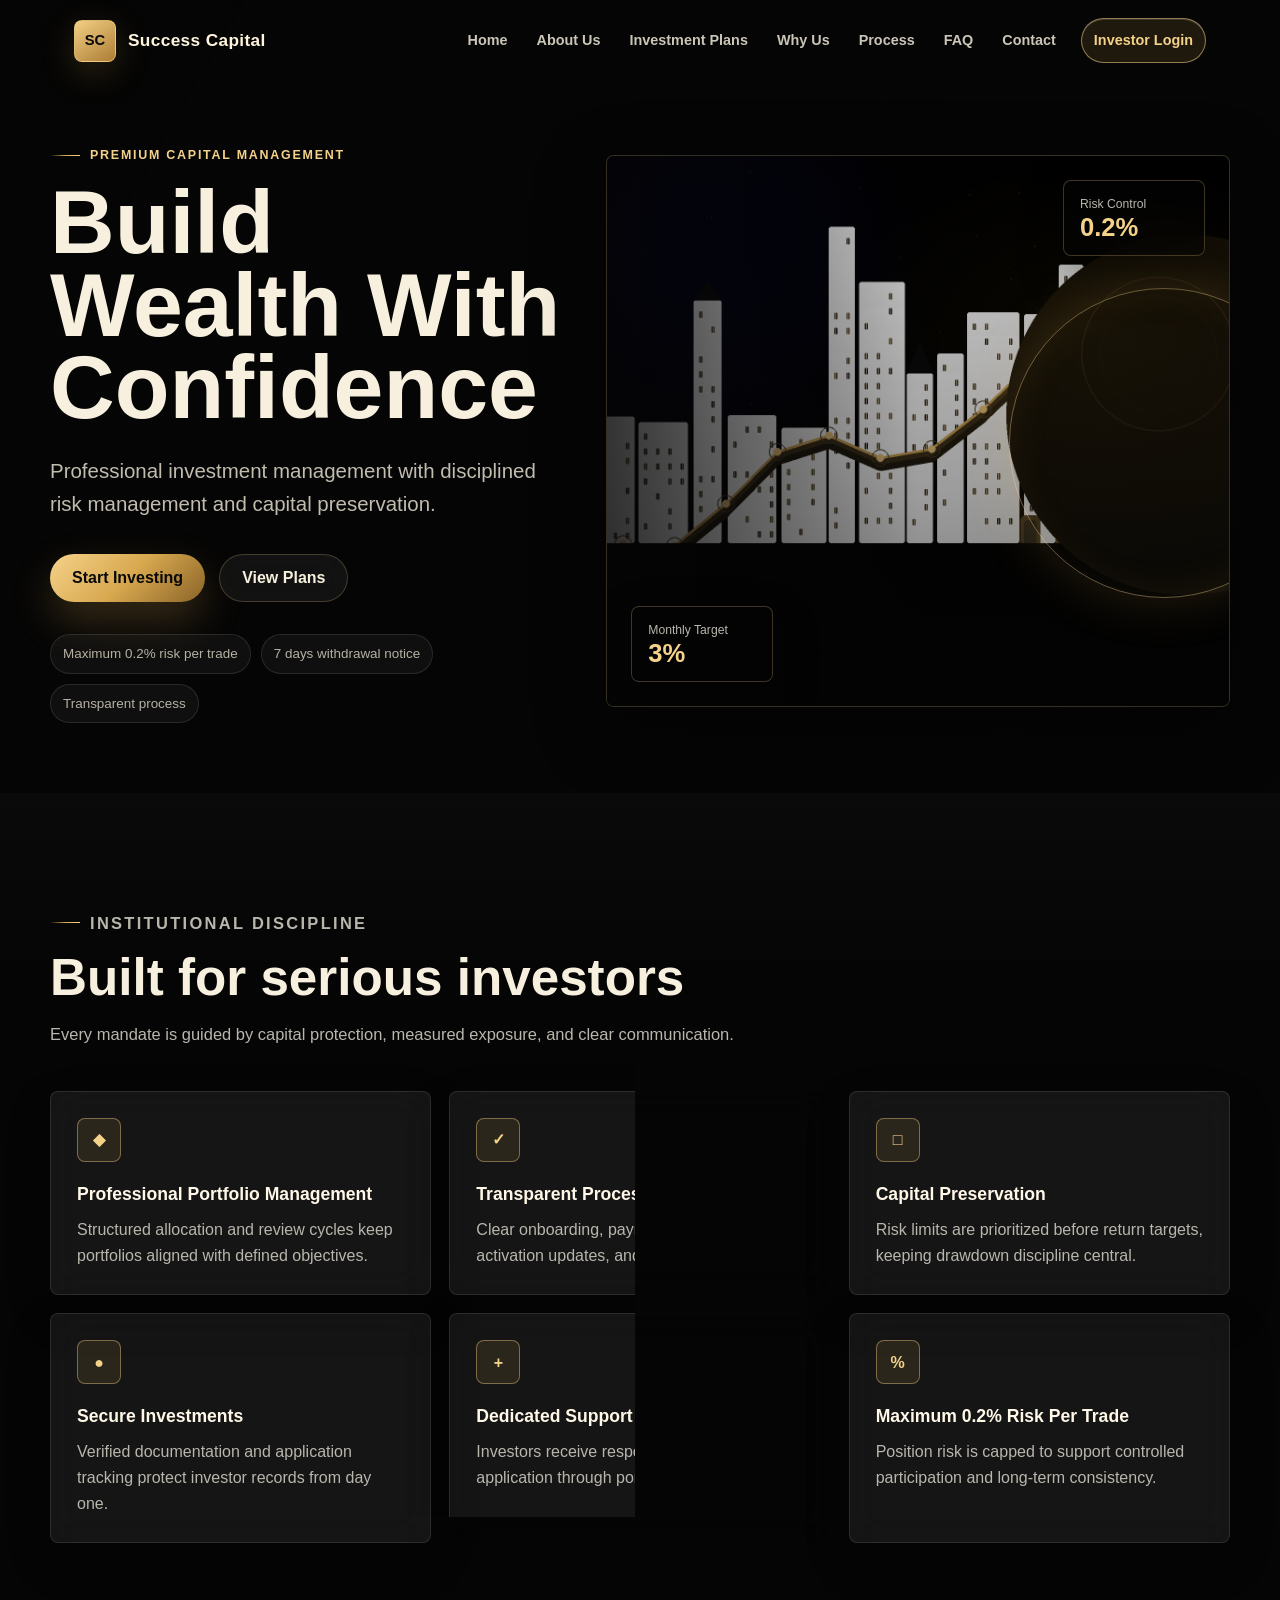
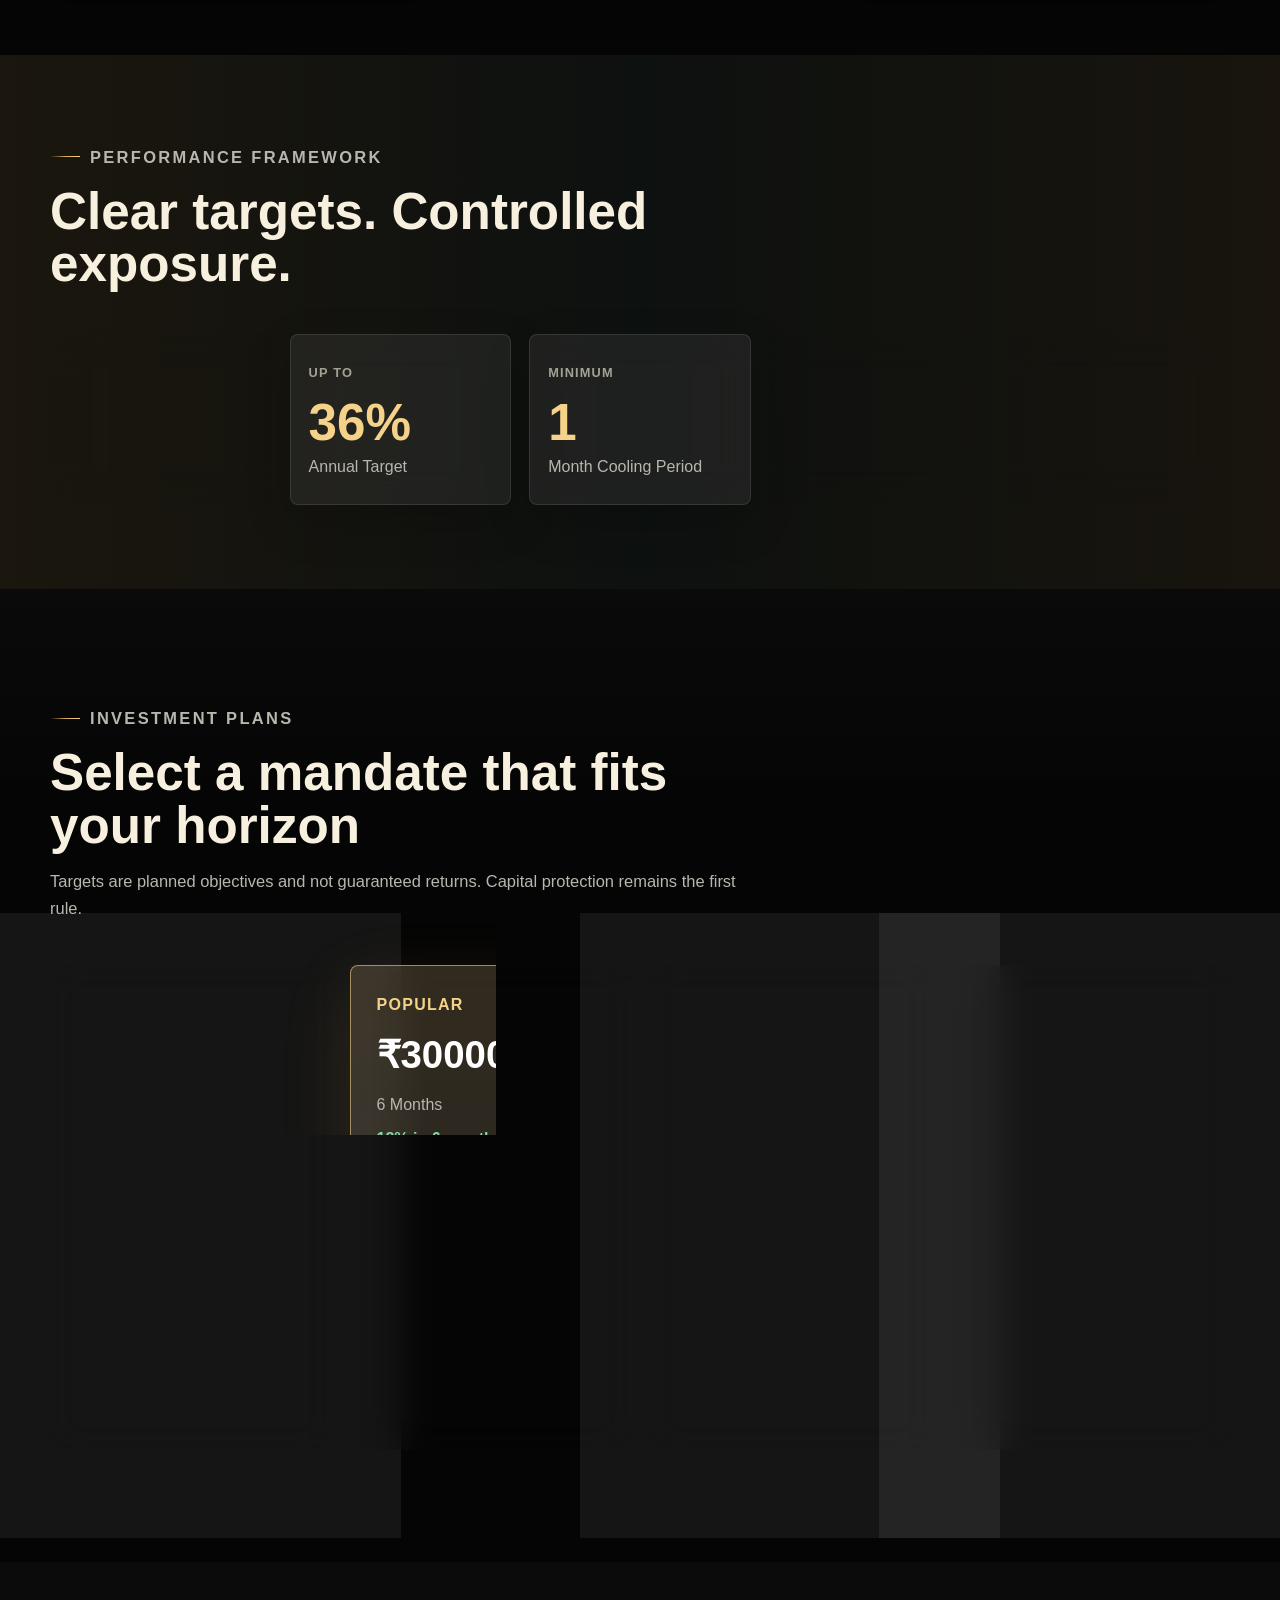
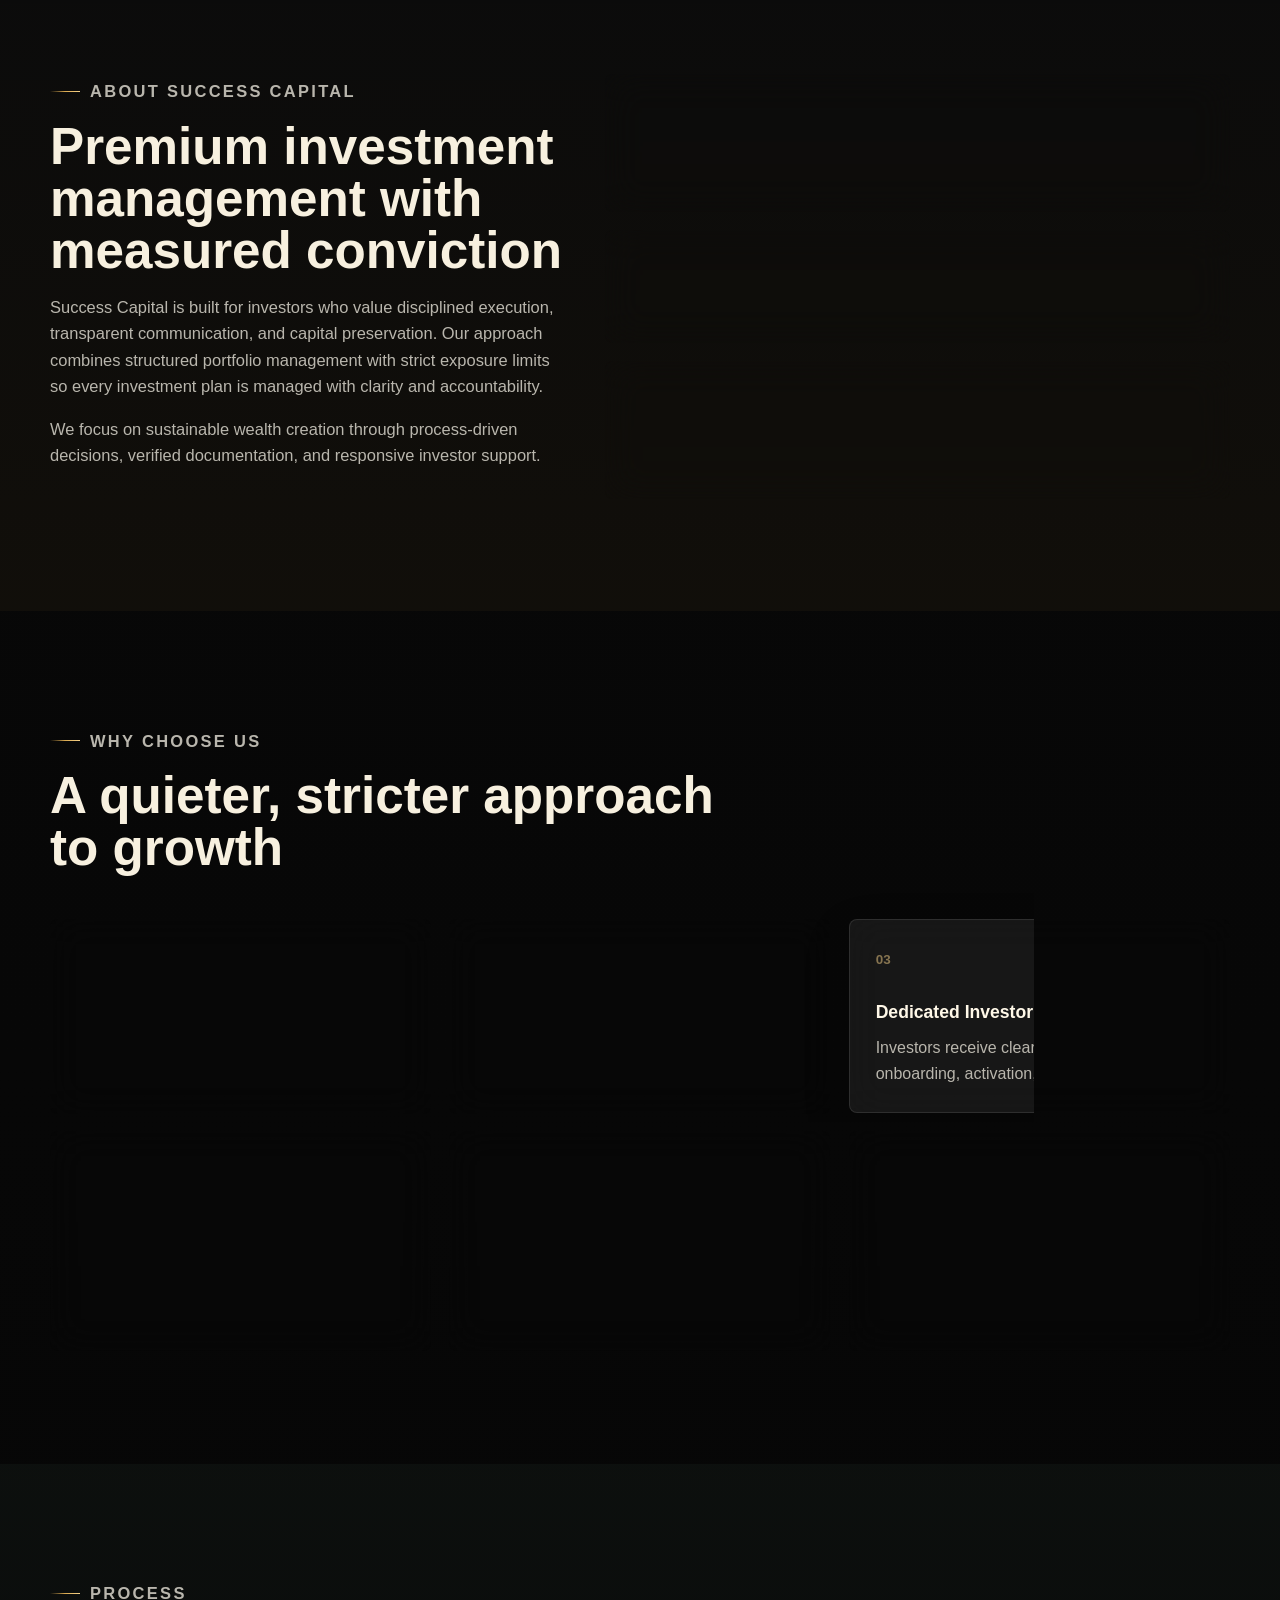
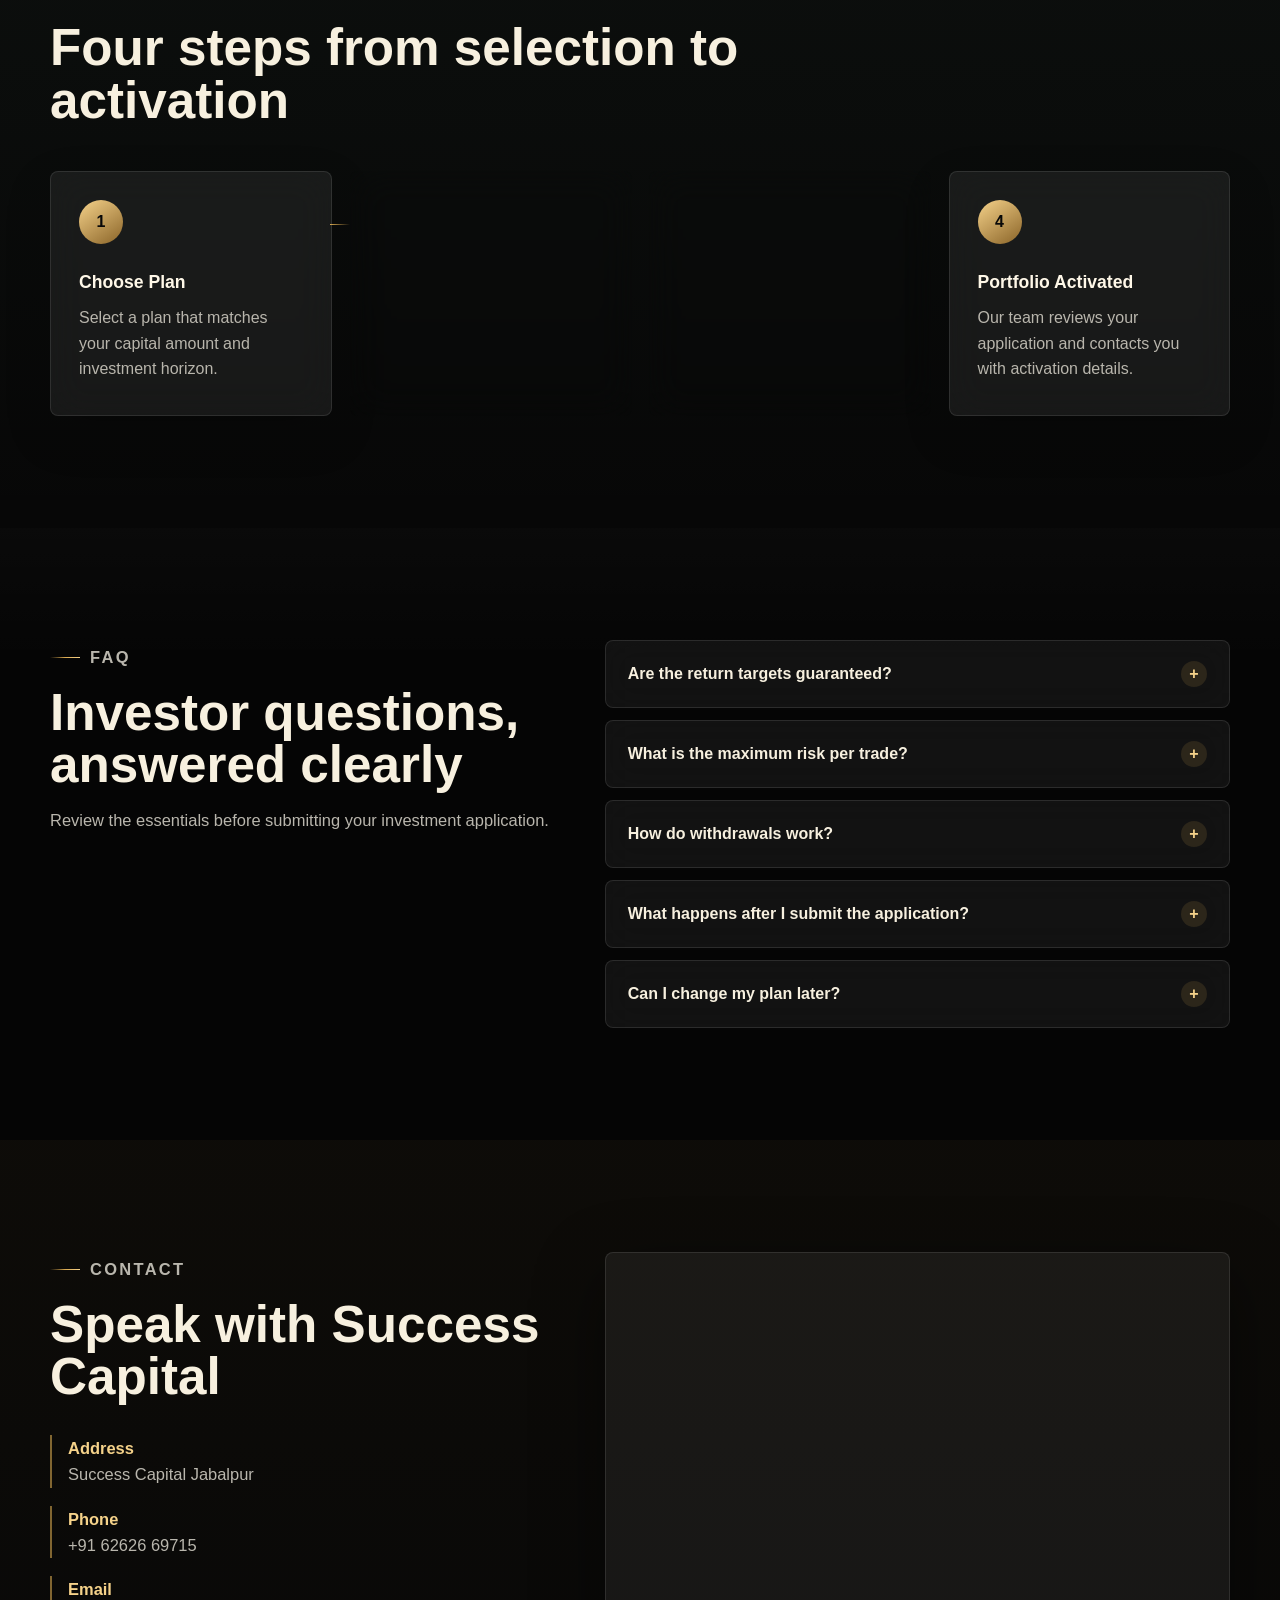
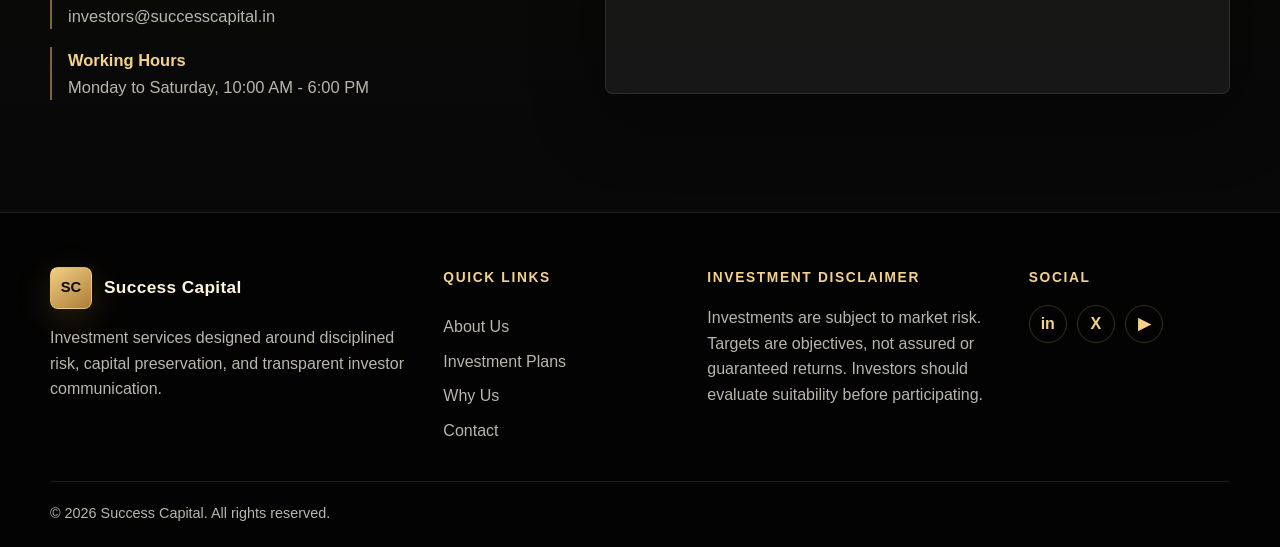
==== outputs/Success Capital/index.html @ be5c7f2f "initial commit" ====
<!DOCTYPE html>
<html lang="en-IN">
<head>
  <meta charset="UTF-8">
  <meta name="viewport" content="width=device-width, initial-scale=1.0">
  <meta name="theme-color" content="#050505">
  <title>Success Capital | Premium Investment Management</title>
  <meta name="description" content="Success Capital provides professional investment management focused on disciplined risk management, capital preservation, transparent withdrawals, and long-term wealth creation.">
  <meta property="og:title" content="Success Capital | Build Wealth With Confidence">
  <meta property="og:description" content="Premium investment plans with disciplined risk management, transparent process, and dedicated investor support.">
  <meta property="og:type" content="website">
  <meta property="og:image" content="images/og-image.png">
  <meta name="twitter:card" content="summary_large_image">
  <meta name="twitter:title" content="Success Capital | Premium Investment Management">
  <meta name="twitter:description" content="Professional investment management with disciplined risk management and capital preservation.">
  <meta name="twitter:image" content="images/og-image.png">
  <link rel="icon" type="image/svg+xml" href="assets/favicon.svg">
  <link rel="preload" href="images/hero-skyline.png" as="image">
  <link rel="stylesheet" href="style.css">
  <script src="config.js" defer></script>
  <script src="script.js" defer></script>
</head>
<body>
  <a class="skip-link" href="#main">Skip to content</a>

  <header class="site-header" data-header>
    <nav class="navbar" aria-label="Primary navigation">
      <a class="brand" href="#home" aria-label="Success Capital home">
        <span class="brand-mark" aria-hidden="true">SC</span>
        <span class="brand-text">Success Capital</span>
      </a>

      <button class="nav-toggle" type="button" aria-label="Open menu" aria-expanded="false" aria-controls="nav-menu" data-nav-toggle>
        <span></span>
        <span></span>
        <span></span>
      </button>

      <div class="nav-menu" id="nav-menu" data-nav-menu>
        <a href="#home">Home</a>
        <a href="#about">About Us</a>
        <a href="#plans">Investment Plans</a>
        <a href="#why-us">Why Us</a>
        <a href="#process">Process</a>
        <a href="#faq">FAQ</a>
        <a href="#contact">Contact</a>
        <button class="nav-login" type="button" data-investor-login>Investor Login</button>
      </div>
    </nav>
  </header>

  <main id="main">
    <section class="hero section" id="home" aria-labelledby="hero-title">
      <div class="hero-bg" aria-hidden="true"></div>
      <div class="section-inner hero-grid">
        <div class="hero-content reveal">
          <p class="eyebrow">Premium capital management</p>
          <h1 id="hero-title"><span>Build</span> <span>Wealth</span> <span>With</span> <span>Confidence</span></h1>
          <p class="hero-subtitle">Professional investment management with disciplined risk management and capital preservation.</p>
          <div class="hero-actions">
            <button class="btn btn-primary" type="button" data-open-application data-plan="Elite" data-amount="800000">Start Investing</button>
            <a class="btn btn-secondary" href="#plans">View Plans</a>
          </div>
          <div class="hero-trust" aria-label="Key investment controls">
            <span>Maximum 0.2% risk per trade</span>
            <span>7 days withdrawal notice</span>
            <span>Transparent process</span>
          </div>
        </div>

        <div class="hero-visual reveal" aria-label="Success Capital investment growth visual">
          <img src="images/hero-skyline.png" alt="Luxury city skyline with a glowing golden investment graph" width="1800" height="1200" loading="eager">
          <div class="chart-orbit" aria-hidden="true"></div>
          <div class="hero-metric metric-one">
            <span>Monthly Target</span>
            <strong>3%</strong>
          </div>
          <div class="hero-metric metric-two">
            <span>Risk Control</span>
            <strong>0.2%</strong>
          </div>
        </div>
      </div>
    </section>

    <section class="section features" aria-labelledby="features-title">
      <div class="section-inner">
        <div class="section-heading reveal">
          <p class="eyebrow">Institutional discipline</p>
          <h2 id="features-title">Built for serious investors</h2>
          <p>Every mandate is guided by capital protection, measured exposure, and clear communication.</p>
        </div>
        <div class="feature-grid">
          <article class="feature-card reveal">
            <span class="icon-badge" aria-hidden="true">◆</span>
            <h3>Professional Portfolio Management</h3>
            <p>Structured allocation and review cycles keep portfolios aligned with defined objectives.</p>
          </article>
          <article class="feature-card reveal">
            <span class="icon-badge" aria-hidden="true">✓</span>
            <h3>Transparent Process</h3>
            <p>Clear onboarding, payment confirmation, activation updates, and withdrawal timelines.</p>
          </article>
          <article class="feature-card reveal">
            <span class="icon-badge" aria-hidden="true">□</span>
            <h3>Capital Preservation</h3>
            <p>Risk limits are prioritized before return targets, keeping drawdown discipline central.</p>
          </article>
          <article class="feature-card reveal">
            <span class="icon-badge" aria-hidden="true">●</span>
            <h3>Secure Investments</h3>
            <p>Verified documentation and application tracking protect investor records from day one.</p>
          </article>
          <article class="feature-card reveal">
            <span class="icon-badge" aria-hidden="true">+</span>
            <h3>Dedicated Support</h3>
            <p>Investors receive responsive assistance from application through portfolio activation.</p>
          </article>
          <article class="feature-card reveal">
            <span class="icon-badge" aria-hidden="true">%</span>
            <h3>Maximum 0.2% Risk Per Trade</h3>
            <p>Position risk is capped to support controlled participation and long-term consistency.</p>
          </article>
        </div>
      </div>
    </section>

    <section class="section stats" aria-labelledby="stats-title">
      <div class="section-inner">
        <div class="section-heading reveal">
          <p class="eyebrow">Performance framework</p>
          <h2 id="stats-title">Clear targets. Controlled exposure.</h2>
        </div>
        <div class="stats-grid">
          <article class="stat-card reveal">
            <span>Up to</span>
            <strong><span data-counter data-target="3">0</span>%</strong>
            <p>Monthly Target</p>
          </article>
          <article class="stat-card reveal">
            <span>Up to</span>
            <strong><span data-counter data-target="36">0</span>%</strong>
            <p>Annual Target</p>
          </article>
          <article class="stat-card reveal">
            <span>Minimum</span>
            <strong><span data-counter data-target="1">0</span></strong>
            <p>Month Cooling Period</p>
          </article>
          <article class="stat-card reveal">
            <span>Only</span>
            <strong><span data-counter data-target="7">0</span></strong>
            <p>Days Withdrawal Notice</p>
          </article>
          <article class="stat-card reveal">
            <span>Maximum</span>
            <strong><span data-counter data-target="0.2" data-decimals="1">0</span>%</strong>
            <p>Risk Per Trade</p>
          </article>
        </div>
      </div>
    </section>

    <section class="section plans" id="plans" aria-labelledby="plans-title">
      <div class="section-inner">
        <div class="section-heading reveal">
          <p class="eyebrow">Investment plans</p>
          <h2 id="plans-title">Select a mandate that fits your horizon</h2>
          <p>Targets are planned objectives and not guaranteed returns. Capital protection remains the first rule.</p>
        </div>

        <div class="plan-grid">
          <article class="plan-card reveal">
            <div class="plan-top">
              <span class="plan-name">Starter</span>
              <strong>₹100000</strong>
            </div>
            <p class="plan-term">1 Year Lock-in</p>
            <p class="plan-target">Target 36% yearly</p>
            <ul>
              <li>Disciplined entry framework</li>
              <li>Monthly performance updates</li>
              <li>Capital preservation focus</li>
              <li>Dedicated support access</li>
            </ul>
            <button class="btn btn-card" type="button" data-open-application data-plan="Starter" data-amount="100000">Invest Now</button>
          </article>

          <article class="plan-card featured reveal">
            <span class="popular-badge">Popular</span>
            <div class="plan-top">
              <span class="plan-name">Popular</span>
              <strong>₹300000</strong>
            </div>
            <p class="plan-term">6 Months</p>
            <p class="plan-target">18% in 6 months</p>
            <ul>
              <li>Balanced risk allocation</li>
              <li>Priority application review</li>
              <li>Transparent withdrawal cycle</li>
              <li>Portfolio activation support</li>
            </ul>
            <button class="btn btn-card" type="button" data-open-application data-plan="Popular" data-amount="300000">Invest Now</button>
          </article>

          <article class="plan-card reveal">
            <div class="plan-top">
              <span class="plan-name">Premium</span>
              <strong>₹500000</strong>
            </div>
            <p class="plan-term">4 Months</p>
            <p class="plan-target">12% in 4 months</p>
            <ul>
              <li>Enhanced review cadence</li>
              <li>Dedicated investor assistance</li>
              <li>Risk-first deployment</li>
              <li>Verified documentation flow</li>
            </ul>
            <button class="btn btn-card" type="button" data-open-application data-plan="Premium" data-amount="500000">Invest Now</button>
          </article>

          <article class="plan-card reveal">
            <div class="plan-top">
              <span class="plan-name">Elite</span>
              <strong>₹800000</strong>
            </div>
            <p class="plan-term">1 Month</p>
            <p class="plan-target">3% monthly</p>
            <ul>
              <li>Short-horizon mandate</li>
              <li>Fast activation workflow</li>
              <li>Investor support priority</li>
              <li>Maximum 0.2% risk per trade</li>
            </ul>
            <button class="btn btn-card" type="button" data-open-application data-plan="Elite" data-amount="800000">Invest Now</button>
          </article>
        </div>
      </div>
    </section>

    <section class="section about" id="about" aria-labelledby="about-title">
      <div class="section-inner about-grid">
        <div class="about-copy reveal">
          <p class="eyebrow">About Success Capital</p>
          <h2 id="about-title">Premium investment management with measured conviction</h2>
          <p>Success Capital is built for investors who value disciplined execution, transparent communication, and capital preservation. Our approach combines structured portfolio management with strict exposure limits so every investment plan is managed with clarity and accountability.</p>
          <p>We focus on sustainable wealth creation through process-driven decisions, verified documentation, and responsive investor support.</p>
        </div>
        <div class="value-grid">
          <article class="value-card reveal">
            <h3>Mission</h3>
            <p>To help investors grow capital with a professional framework grounded in risk discipline.</p>
          </article>
          <article class="value-card reveal">
            <h3>Vision</h3>
            <p>To become a trusted private investment partner for long-term wealth creation.</p>
          </article>
          <article class="value-card reveal">
            <h3>Values</h3>
            <p>Transparency, patience, accountability, discretion, and investor-first communication.</p>
          </article>
        </div>
      </div>
    </section>

    <section class="section why-us" id="why-us" aria-labelledby="why-title">
      <div class="section-inner">
        <div class="section-heading reveal">
          <p class="eyebrow">Why choose us</p>
          <h2 id="why-title">A quieter, stricter approach to growth</h2>
        </div>
        <div class="why-grid">
          <article class="why-card reveal">
            <span aria-hidden="true">01</span>
            <h3>Professional Risk Management</h3>
            <p>Defined exposure rules keep every trade within a controlled risk boundary.</p>
          </article>
          <article class="why-card reveal">
            <span aria-hidden="true">02</span>
            <h3>Capital Preservation</h3>
            <p>Portfolio decisions are evaluated first through downside protection.</p>
          </article>
          <article class="why-card reveal">
            <span aria-hidden="true">03</span>
            <h3>Dedicated Investor Support</h3>
            <p>Investors receive clear assistance during onboarding, activation, and withdrawals.</p>
          </article>
          <article class="why-card reveal">
            <span aria-hidden="true">04</span>
            <h3>Transparent Withdrawals</h3>
            <p>Withdrawal requests follow a defined 7-day notice process.</p>
          </article>
          <article class="why-card reveal">
            <span aria-hidden="true">05</span>
            <h3>Verified Documentation</h3>
            <p>Applications are captured with clear records, payment screenshot details, and status tracking.</p>
          </article>
          <article class="why-card reveal">
            <span aria-hidden="true">06</span>
            <h3>Long-term Wealth Creation</h3>
            <p>Targets are pursued through discipline, patience, and repeatable portfolio controls.</p>
          </article>
        </div>
      </div>
    </section>

    <section class="section process" id="process" aria-labelledby="process-title">
      <div class="section-inner">
        <div class="section-heading reveal">
          <p class="eyebrow">Process</p>
          <h2 id="process-title">Four steps from selection to activation</h2>
        </div>
        <div class="process-grid">
          <article class="process-step reveal">
            <span>1</span>
            <h3>Choose Plan</h3>
            <p>Select a plan that matches your capital amount and investment horizon.</p>
          </article>
          <article class="process-step reveal">
            <span>2</span>
            <h3>Complete Payment</h3>
            <p>Use the displayed QR code and confirm payment through your banking app.</p>
          </article>
          <article class="process-step reveal">
            <span>3</span>
            <h3>Submit Application</h3>
            <p>Send your details with the uploaded payment screenshot for verification.</p>
          </article>
          <article class="process-step reveal">
            <span>4</span>
            <h3>Portfolio Activated</h3>
            <p>Our team reviews your application and contacts you with activation details.</p>
          </article>
        </div>
      </div>
    </section>

    <section class="section faq" id="faq" aria-labelledby="faq-title">
      <div class="section-inner faq-grid">
        <div class="section-heading reveal">
          <p class="eyebrow">FAQ</p>
          <h2 id="faq-title">Investor questions, answered clearly</h2>
          <p>Review the essentials before submitting your investment application.</p>
        </div>
        <div class="accordion reveal" data-accordion>
          <article class="faq-item">
            <button type="button" aria-expanded="false">
              Are the return targets guaranteed?
              <span aria-hidden="true">+</span>
            </button>
            <div class="faq-panel">
              <p>No. The stated percentages are target objectives. All investments carry market risk, and actual outcomes may vary.</p>
            </div>
          </article>
          <article class="faq-item">
            <button type="button" aria-expanded="false">
              What is the maximum risk per trade?
              <span aria-hidden="true">+</span>
            </button>
            <div class="faq-panel">
              <p>Success Capital uses a maximum 0.2% risk per trade framework to support measured participation and capital preservation.</p>
            </div>
          </article>
          <article class="faq-item">
            <button type="button" aria-expanded="false">
              How do withdrawals work?
              <span aria-hidden="true">+</span>
            </button>
            <div class="faq-panel">
              <p>Withdrawal requests require 7 days notice and are processed according to the plan terms and cooling period.</p>
            </div>
          </article>
          <article class="faq-item">
            <button type="button" aria-expanded="false">
              What happens after I submit the application?
              <span aria-hidden="true">+</span>
            </button>
            <div class="faq-panel">
              <p>Your application is recorded with Pending status. The team verifies your details and contacts you shortly.</p>
            </div>
          </article>
          <article class="faq-item">
            <button type="button" aria-expanded="false">
              Can I change my plan later?
              <span aria-hidden="true">+</span>
            </button>
            <div class="faq-panel">
              <p>Plan changes can be reviewed after the applicable lock-in or cooling period, based on portfolio status.</p>
            </div>
          </article>
        </div>
      </div>
    </section>

    <section class="section contact" id="contact" aria-labelledby="contact-title">
      <div class="section-inner contact-grid">
        <div class="contact-copy reveal">
          <p class="eyebrow">Contact</p>
          <h2 id="contact-title">Speak with Success Capital</h2>
          <div class="contact-list">
            <p><span>Address</span> Success Capital Jabalpur</p>
            <p><span>Phone</span> +91 62626 69715</p>
            <p><span>Email</span> investors@successcapital.in</p>
            <p><span>Working Hours</span> Monday to Saturday, 10:00 AM - 6:00 PM</p>
          </div>
        </div>
        <div class="map-frame reveal">
          <iframe title="Success Capital office location map" loading="lazy" referrerpolicy="no-referrer-when-downgrade" src="https://maps.app.goo.gl/9LFWZc4yVt3iLi478"></iframe>
        </div>
      </div>
    </section>
  </main>

  <footer class="footer">
    <div class="section-inner footer-grid">
      <div>
        <a class="brand footer-brand" href="#home" aria-label="Success Capital home">
          <span class="brand-mark" aria-hidden="true">SC</span>
          <span class="brand-text">Success Capital</span>
        </a>
        <p class="footer-note">Investment services designed around disciplined risk, capital preservation, and transparent investor communication.</p>
      </div>
      <div>
        <h2>Quick Links</h2>
        <a href="#about">About Us</a>
        <a href="#plans">Investment Plans</a>
        <a href="#why-us">Why Us</a>
        <a href="#contact">Contact</a>
      </div>
      <div>
        <h2>Investment Disclaimer</h2>
        <p>Investments are subject to market risk. Targets are objectives, not assured or guaranteed returns. Investors should evaluate suitability before participating.</p>
      </div>
      <div>
        <h2>Social</h2>
        <div class="social-links" aria-label="Success Capital social icons">
          <span role="img" aria-label="LinkedIn">in</span>
          <span role="img" aria-label="X">X</span>
          <span role="img" aria-label="YouTube">▶</span>
        </div>
      </div>
    </div>
    <div class="copyright">
      <p>© 2026 Success Capital. All rights reserved.</p>
    </div>
  </footer>

  <div class="modal" id="investment-modal" role="dialog" aria-modal="true" aria-labelledby="investment-modal-title" hidden>
    <div class="modal-backdrop" data-close-modal></div>
    <div class="modal-panel investment-panel" role="document">
      <button class="modal-close" type="button" aria-label="Close investment form" data-close-modal>×</button>
      <div class="modal-grid">
        <div class="modal-copy">
          <p class="eyebrow">Investor application</p>
          <h2 id="investment-modal-title">Start your Success Capital plan</h2>
          <p>Submit your details with payment confirmation. Applications are recorded with Pending status for team review.</p>
          <div class="payment-box">
            <p class="payment-title">Scan QR Code</p>
            <img src="images/qr.png" alt="Success Capital QR code for payment" width="840" height="840" loading="lazy">
            <p class="upi-label">UPI ID</p>
            <strong>Success Capital</strong>
          </div>
        </div>

        <form class="application-form" id="investment-form" novalidate>
          <div class="form-grid">
            <label>
              <span>Full Name</span>
              <input type="text" name="name" autocomplete="name" required minlength="2">
            </label>
            <label>
              <span>Phone Number</span>
              <input type="tel" name="phone" autocomplete="tel" required pattern="[0-9+\s-]{8,16}">
            </label>
            <label>
              <span>Email</span>
              <input type="email" name="email" autocomplete="email" required>
            </label>
            <label>
              <span>City</span>
              <input type="text" name="city" autocomplete="address-level2" required>
            </label>
            <label>
              <span>Occupation</span>
              <input type="text" name="occupation" autocomplete="organization-title" required>
            </label>
            <label>
              <span>Investment Plan</span>
              <select name="plan" required data-plan-select>
                <option value="Starter" data-amount="100000">Starter - ₹100000</option>
                <option value="Popular" data-amount="300000">Popular - ₹300000</option>
                <option value="Premium" data-amount="500000">Premium - ₹500000</option>
                <option value="Elite" data-amount="800000">Elite - ₹800000</option>
              </select>
            </label>
            <label>
              <span>Investment Amount</span>
              <input type="number" name="amount" min="100000" step="1000" required data-amount-input>
            </label>
            <label class="file-field">
              <span>Upload Payment Screenshot</span>
              <input type="file" name="paymentScreenshot" accept="image/png,image/jpeg,image/webp,application/pdf" required data-file-input>
              <span class="file-name" data-file-name>No file selected</span>
            </label>
          </div>
          <label class="terms-field">
            <input type="checkbox" name="terms" required>
            <span>I agree to terms</span>
          </label>
          <div class="form-alert" role="status" aria-live="polite" data-form-alert></div>
          <button class="btn btn-primary submit-btn" type="submit" data-submit-btn>
            <span class="btn-label">Submit Application</span>
            <span class="spinner" aria-hidden="true"></span>
          </button>
        </form>

        <div class="success-state" data-success-state hidden>
          <span class="success-icon" aria-hidden="true">✓</span>
          <h2>Payment submitted successfully.</h2>
          <p>Your application has been received.</p>
          <p>We will contact you shortly.</p>
          <button class="btn btn-primary" type="button" data-close-modal>Close</button>
        </div>
      </div>
    </div>
  </div>

  <div class="toast" role="status" aria-live="polite" data-toast hidden></div>
</body>
</html>
---- outputs/Success Capital/style.css ----
:root {
  color-scheme: dark;
  --bg: #050505;
  --bg-soft: #0b0b0c;
  --bg-panel: rgba(255, 255, 255, 0.065);
  --bg-panel-strong: rgba(255, 255, 255, 0.105);
  --gold: #d8a84f;
  --gold-light: #f5d28a;
  --gold-dark: #8a6428;
  --text: #f7f0df;
  --muted: #b9b6ad;
  --line: rgba(245, 210, 138, 0.22);
  --line-soft: rgba(255, 255, 255, 0.1);
  --emerald: #8ad8b0;
  --danger: #ff9d8b;
  --shadow: 0 22px 70px rgba(0, 0, 0, 0.45);
  --max-width: 1180px;
  --radius: 8px;
  --radius-sm: 6px;
  --pill: 999px;
  --header-height: 82px;
  --ease: cubic-bezier(0.22, 1, 0.36, 1);
  font-family: "Segoe UI", Inter, Roboto, Arial, sans-serif;
}

* {
  box-sizing: border-box;
}

html {
  scroll-behavior: smooth;
  scroll-padding-top: 96px;
}

body {
  margin: 0;
  overflow-x: hidden;
  background:
    linear-gradient(180deg, #050505 0%, #080808 42%, #050505 100%),
    var(--bg);
  color: var(--text);
  font-family: "Segoe UI", Inter, Roboto, Arial, sans-serif;
  line-height: 1.6;
  text-rendering: optimizeLegibility;
}

body.modal-open {
  overflow: hidden;
}

img,
iframe {
  display: block;
  max-width: 100%;
}

a {
  color: inherit;
  text-decoration: none;
}

button,
input,
select {
  font: inherit;
}

button {
  cursor: pointer;
}

::selection {
  background: rgba(216, 168, 79, 0.35);
  color: var(--text);
}

.skip-link {
  position: fixed;
  left: 18px;
  top: 18px;
  z-index: 1000;
  transform: translateY(-160%);
  border-radius: var(--pill);
  background: var(--gold);
  color: #070707;
  padding: 10px 16px;
  font-weight: 700;
  transition: transform 0.2s ease;
}

.skip-link:focus {
  transform: translateY(0);
}

.section {
  position: relative;
  padding: 112px 24px;
}

.section-inner {
  width: min(100%, var(--max-width));
  margin: 0 auto;
}

.section-heading {
  max-width: 720px;
  margin-bottom: 44px;
}

.section-heading h2,
.about-copy h2,
.contact-copy h2 {
  margin: 0;
  font-size: clamp(2rem, 4vw, 4.1rem);
  line-height: 1.02;
  letter-spacing: 0;
}

.section-heading p,
.about-copy p,
.contact-copy p {
  color: var(--muted);
  font-size: 1.03rem;
}

.eyebrow {
  display: inline-flex;
  align-items: center;
  gap: 10px;
  margin: 0 0 16px;
  color: var(--gold-light);
  font-size: 0.78rem;
  font-weight: 800;
  letter-spacing: 0.14em;
  text-transform: uppercase;
}

.eyebrow::before {
  content: "";
  width: 30px;
  height: 1px;
  background: linear-gradient(90deg, transparent, var(--gold), var(--gold-light));
}

.site-header {
  position: fixed;
  inset: 0 0 auto;
  z-index: 900;
  height: var(--header-height);
  border-bottom: 1px solid transparent;
  transition: background 0.3s ease, border-color 0.3s ease, box-shadow 0.3s ease;
}

.site-header.scrolled,
.site-header.menu-open {
  border-bottom-color: var(--line-soft);
  background: rgba(5, 5, 5, 0.78);
  box-shadow: 0 10px 40px rgba(0, 0, 0, 0.32);
  backdrop-filter: blur(22px);
}

.navbar {
  width: min(100%, var(--max-width));
  height: 100%;
  margin: 0 auto;
  padding: 0 24px;
  display: flex;
  align-items: center;
  justify-content: space-between;
  gap: 22px;
}

.brand {
  display: inline-flex;
  align-items: center;
  gap: 12px;
  min-width: 0;
  font-weight: 800;
}

.brand-mark {
  display: grid;
  place-items: center;
  width: 42px;
  height: 42px;
  flex: 0 0 42px;
  border: 1px solid rgba(245, 210, 138, 0.6);
  border-radius: var(--radius);
  background: linear-gradient(145deg, #f2cf84, #ad7d35);
  color: #080808;
  font-size: 0.92rem;
  box-shadow: 0 10px 34px rgba(216, 168, 79, 0.2);
}

.brand-text {
  color: #fff5dd;
  font-size: 1.08rem;
  letter-spacing: 0.02em;
  white-space: nowrap;
}

.nav-menu {
  display: flex;
  align-items: center;
  gap: 5px;
}

.nav-menu a,
.nav-login {
  position: relative;
  border: 0;
  border-radius: var(--pill);
  background: transparent;
  color: rgba(247, 240, 223, 0.82);
  padding: 10px 12px;
  font-size: 0.9rem;
  font-weight: 650;
  transition: color 0.2s ease, background 0.2s ease;
}

.nav-menu a:hover,
.nav-menu a:focus-visible,
.nav-login:hover,
.nav-login:focus-visible {
  background: rgba(255, 255, 255, 0.07);
  color: #fff;
  outline: none;
}

.nav-login {
  margin-left: 8px;
  border: 1px solid rgba(245, 210, 138, 0.55);
  background: rgba(216, 168, 79, 0.12);
  color: var(--gold-light);
  box-shadow: inset 0 1px 0 rgba(255, 255, 255, 0.14);
}

.nav-toggle {
  display: none;
  flex: 0 0 44px;
  width: 44px;
  height: 44px;
  border: 1px solid var(--line);
  border-radius: var(--radius);
  background: rgba(255, 255, 255, 0.06);
  padding: 10px;
}

.nav-toggle span {
  display: block;
  width: 100%;
  height: 2px;
  margin: 5px 0;
  border-radius: var(--pill);
  background: var(--text);
  transition: transform 0.25s ease, opacity 0.25s ease;
}

.site-header.menu-open .nav-toggle span:nth-child(1) {
  transform: translateY(7px) rotate(45deg);
}

.site-header.menu-open .nav-toggle span:nth-child(2) {
  opacity: 0;
}

.site-header.menu-open .nav-toggle span:nth-child(3) {
  transform: translateY(-7px) rotate(-45deg);
}

.hero {
  min-height: 86svh;
  padding-top: 138px;
  padding-bottom: 70px;
  display: grid;
  align-items: center;
  isolation: isolate;
}

.hero-bg {
  position: absolute;
  inset: 0;
  z-index: -2;
  background:
    linear-gradient(120deg, rgba(5, 5, 5, 0.96) 0%, rgba(5, 5, 5, 0.78) 42%, rgba(5, 5, 5, 0.95) 100%),
    repeating-linear-gradient(90deg, rgba(255, 255, 255, 0.025) 0 1px, transparent 1px 88px);
}

.hero::after {
  content: "";
  position: absolute;
  inset: auto 0 0;
  height: 170px;
  z-index: -1;
  background: linear-gradient(180deg, transparent, var(--bg));
}

.hero-grid {
  display: grid;
  grid-template-columns: minmax(0, 0.9fr) minmax(380px, 1.1fr);
  align-items: center;
  gap: 46px;
}

.hero-content,
.hero-visual {
  min-width: 0;
}

.hero h1 {
  max-width: 720px;
  margin: 0;
  font-size: clamp(3rem, 7vw, 7.7rem);
  line-height: 0.92;
  letter-spacing: 0;
}

.hero-subtitle {
  max-width: 580px;
  margin: 26px 0 0;
  color: rgba(247, 240, 223, 0.78);
  font-size: clamp(1.05rem, 1.7vw, 1.28rem);
}

.hero-actions {
  display: flex;
  flex-wrap: wrap;
  gap: 14px;
  margin-top: 34px;
}

.btn {
  position: relative;
  isolation: isolate;
  display: inline-flex;
  align-items: center;
  justify-content: center;
  min-height: 48px;
  border: 0;
  border-radius: var(--pill);
  padding: 13px 22px;
  overflow: hidden;
  font-weight: 800;
  line-height: 1;
  transition: transform 0.22s ease, box-shadow 0.22s ease, background 0.22s ease, color 0.22s ease;
}

.btn:hover,
.btn:focus-visible {
  transform: translateY(-2px);
  outline: none;
}

.btn-primary {
  background: linear-gradient(135deg, var(--gold-light), var(--gold), var(--gold-dark));
  color: #090909;
  box-shadow: 0 18px 42px rgba(216, 168, 79, 0.24);
}

.btn-primary:hover,
.btn-primary:focus-visible {
  box-shadow: 0 22px 54px rgba(216, 168, 79, 0.34);
}

.btn-secondary {
  border: 1px solid var(--line);
  background: rgba(255, 255, 255, 0.055);
  color: var(--text);
  backdrop-filter: blur(14px);
}

.btn-card {
  width: 100%;
  margin-top: auto;
  border: 1px solid rgba(245, 210, 138, 0.5);
  background: rgba(216, 168, 79, 0.12);
  color: var(--gold-light);
}

.btn-card:hover,
.btn-card:focus-visible {
  background: rgba(216, 168, 79, 0.22);
  box-shadow: 0 18px 46px rgba(0, 0, 0, 0.32);
}

.ripple {
  position: absolute;
  z-index: -1;
  width: 16px;
  height: 16px;
  border-radius: 50%;
  background: rgba(255, 255, 255, 0.45);
  transform: translate(-50%, -50%) scale(0);
  animation: ripple 0.55s ease-out forwards;
  pointer-events: none;
}

.hero-trust {
  display: flex;
  flex-wrap: wrap;
  gap: 10px;
  margin-top: 32px;
}

.hero-trust span {
  border: 1px solid rgba(255, 255, 255, 0.1);
  border-radius: var(--pill);
  background: rgba(255, 255, 255, 0.045);
  color: rgba(247, 240, 223, 0.72);
  padding: 8px 12px;
  font-size: 0.84rem;
}

.hero-visual {
  position: relative;
  min-height: 550px;
  border: 1px solid rgba(245, 210, 138, 0.18);
  border-radius: var(--radius);
  overflow: hidden;
  background: rgba(255, 255, 255, 0.035);
  box-shadow: var(--shadow);
}

.hero-visual::before {
  content: "";
  position: absolute;
  inset: 0;
  z-index: 1;
  background:
    linear-gradient(90deg, rgba(5, 5, 5, 0.7), transparent 50%),
    linear-gradient(180deg, rgba(5, 5, 5, 0.1), rgba(5, 5, 5, 0.58));
  pointer-events: none;
}

.hero-visual img {
  width: 100%;
  height: 100%;
  min-height: 550px;
  object-fit: cover;
  filter: saturate(0.92) contrast(1.05);
  transform: scale(1.02);
}

.chart-orbit {
  position: absolute;
  right: -90px;
  top: 24%;
  z-index: 2;
  width: 310px;
  aspect-ratio: 1;
  border: 1px solid rgba(245, 210, 138, 0.42);
  border-radius: 50%;
  box-shadow: 0 0 54px rgba(216, 168, 79, 0.18), inset 0 0 42px rgba(216, 168, 79, 0.08);
  animation: floatGraph 6s var(--ease) infinite;
}

.hero-metric {
  position: absolute;
  z-index: 3;
  display: grid;
  gap: 1px;
  min-width: 142px;
  border: 1px solid rgba(245, 210, 138, 0.24);
  border-radius: var(--radius);
  background: rgba(5, 5, 5, 0.55);
  padding: 14px 16px;
  box-shadow: 0 18px 44px rgba(0, 0, 0, 0.34);
  backdrop-filter: blur(18px);
}

.hero-metric span {
  color: var(--muted);
  font-size: 0.76rem;
}

.hero-metric strong {
  color: var(--gold-light);
  font-size: 1.6rem;
  line-height: 1;
}

.metric-one {
  left: 24px;
  bottom: 24px;
}

.metric-two {
  right: 24px;
  top: 24px;
}

.features,
.plans,
.faq {
  background:
    linear-gradient(180deg, rgba(255, 255, 255, 0.018), transparent 22%),
    var(--bg);
}

.feature-grid,
.stats-grid,
.plan-grid,
.why-grid,
.process-grid,
.value-grid {
  display: grid;
  gap: 18px;
}

.feature-grid {
  grid-template-columns: repeat(3, minmax(0, 1fr));
}

.feature-card,
.stat-card,
.plan-card,
.value-card,
.why-card,
.process-step {
  border: 1px solid var(--line-soft);
  border-radius: var(--radius);
  background: var(--bg-panel);
  box-shadow: 0 18px 46px rgba(0, 0, 0, 0.18);
  backdrop-filter: blur(18px);
  transition: transform 0.26s var(--ease), border-color 0.26s ease, background 0.26s ease, box-shadow 0.26s ease;
}

.feature-card:hover,
.stat-card:hover,
.plan-card:hover,
.value-card:hover,
.why-card:hover,
.process-step:hover {
  transform: translateY(-7px);
  border-color: rgba(245, 210, 138, 0.34);
  background: var(--bg-panel-strong);
  box-shadow: 0 24px 64px rgba(0, 0, 0, 0.32);
}

.feature-card {
  padding: 26px;
}

.icon-badge {
  display: grid;
  place-items: center;
  width: 44px;
  height: 44px;
  margin-bottom: 22px;
  border: 1px solid rgba(245, 210, 138, 0.42);
  border-radius: var(--radius);
  background: rgba(216, 168, 79, 0.11);
  color: var(--gold-light);
  font-weight: 900;
}

.feature-card h3,
.plan-card h3,
.value-card h3,
.why-card h3,
.process-step h3 {
  margin: 0 0 12px;
  color: #fff8e8;
  font-size: 1.1rem;
  line-height: 1.2;
}

.feature-card p,
.value-card p,
.why-card p,
.process-step p {
  margin: 0;
  color: var(--muted);
}

.stats {
  padding-top: 84px;
  padding-bottom: 84px;
  background:
    linear-gradient(90deg, rgba(216, 168, 79, 0.09), rgba(138, 216, 176, 0.045), rgba(216, 168, 79, 0.08)),
    #080808;
}

.stats-grid {
  grid-template-columns: repeat(5, minmax(0, 1fr));
}

.stat-card {
  padding: 24px 18px;
  min-height: 160px;
}

.stat-card span {
  color: rgba(247, 240, 223, 0.62);
  font-size: 0.8rem;
  font-weight: 700;
  text-transform: uppercase;
  letter-spacing: 0.09em;
}

.stat-card strong {
  display: block;
  margin: 14px 0 8px;
  color: var(--gold-light);
  font-size: clamp(2.1rem, 4vw, 3.5rem);
  line-height: 0.92;
}

.stat-card strong span {
  color: inherit;
  font-size: inherit;
  letter-spacing: 0;
}

.stat-card p {
  margin: 0;
  color: var(--muted);
}

.plan-grid {
  grid-template-columns: repeat(4, minmax(0, 1fr));
  align-items: stretch;
}

.plan-card {
  position: relative;
  display: flex;
  flex-direction: column;
  min-height: 470px;
  padding: 26px;
}

.plan-card.featured {
  border-color: rgba(245, 210, 138, 0.58);
  background:
    linear-gradient(180deg, rgba(216, 168, 79, 0.14), rgba(255, 255, 255, 0.07)),
    var(--bg-panel);
  box-shadow: 0 24px 72px rgba(216, 168, 79, 0.14);
}

.popular-badge {
  position: absolute;
  right: 18px;
  top: 18px;
  border: 1px solid rgba(245, 210, 138, 0.5);
  border-radius: var(--pill);
  background: rgba(216, 168, 79, 0.16);
  color: var(--gold-light);
  padding: 6px 10px;
  font-size: 0.72rem;
  font-weight: 900;
  letter-spacing: 0.09em;
  text-transform: uppercase;
}

.plan-top {
  display: grid;
  gap: 18px;
  margin-bottom: 18px;
}

.plan-name {
  color: var(--gold-light);
  font-weight: 900;
  letter-spacing: 0.08em;
  text-transform: uppercase;
}

.plan-top strong {
  color: #fff;
  font-size: clamp(1.9rem, 3vw, 2.7rem);
  line-height: 1;
}

.plan-term,
.plan-target {
  margin: 0 0 8px;
  color: var(--muted);
}

.plan-target {
  color: var(--emerald);
  font-weight: 800;
}

.plan-card ul {
  display: grid;
  gap: 12px;
  margin: 24px 0 28px;
  padding: 0;
  list-style: none;
}

.plan-card li {
  position: relative;
  color: rgba(247, 240, 223, 0.8);
  padding-left: 24px;
}

.plan-card li::before {
  content: "✓";
  position: absolute;
  left: 0;
  top: 0;
  color: var(--gold-light);
  font-weight: 900;
}

.about {
  background:
    linear-gradient(180deg, rgba(255, 255, 255, 0.02), rgba(216, 168, 79, 0.05)),
    #060606;
}

.about-grid,
.contact-grid,
.faq-grid {
  display: grid;
  grid-template-columns: minmax(0, 0.82fr) minmax(320px, 1fr);
  gap: 42px;
  align-items: start;
}

.about-copy p {
  max-width: 650px;
}

.value-grid {
  grid-template-columns: 1fr;
}

.value-card {
  padding: 26px;
}

.why-grid {
  grid-template-columns: repeat(3, minmax(0, 1fr));
}

.why-card {
  padding: 26px;
}

.why-card span {
  display: inline-block;
  margin-bottom: 32px;
  color: rgba(245, 210, 138, 0.5);
  font-size: 0.84rem;
  font-weight: 900;
}

.process {
  background:
    linear-gradient(180deg, rgba(138, 216, 176, 0.04), transparent),
    #070707;
}

.process-grid {
  grid-template-columns: repeat(4, minmax(0, 1fr));
  counter-reset: process;
}

.process-step {
  position: relative;
  min-height: 245px;
  padding: 28px;
}

.process-step::after {
  content: "";
  position: absolute;
  top: 52px;
  right: -19px;
  width: 20px;
  height: 1px;
  background: linear-gradient(90deg, var(--gold), transparent);
}

.process-step:last-child::after {
  display: none;
}

.process-step span {
  display: grid;
  place-items: center;
  width: 44px;
  height: 44px;
  margin-bottom: 28px;
  border-radius: 50%;
  background: linear-gradient(145deg, var(--gold-light), var(--gold-dark));
  color: #080808;
  font-weight: 900;
}

.accordion {
  display: grid;
  gap: 12px;
}

.faq-item {
  border: 1px solid var(--line-soft);
  border-radius: var(--radius);
  overflow: hidden;
  background: rgba(255, 255, 255, 0.055);
  backdrop-filter: blur(16px);
}

.faq-item button {
  display: flex;
  align-items: center;
  justify-content: space-between;
  width: 100%;
  border: 0;
  background: transparent;
  color: var(--text);
  padding: 20px 22px;
  text-align: left;
  font-weight: 800;
}

.faq-item button span {
  display: grid;
  place-items: center;
  width: 26px;
  height: 26px;
  flex: 0 0 26px;
  border-radius: 50%;
  background: rgba(216, 168, 79, 0.13);
  color: var(--gold-light);
  transition: transform 0.25s ease;
}

.faq-item.is-open button span {
  transform: rotate(45deg);
}

.faq-panel {
  max-height: 0;
  overflow: hidden;
  transition: max-height 0.35s var(--ease);
}

.faq-panel p {
  margin: 0;
  padding: 0 22px 22px;
  color: var(--muted);
}

.contact {
  background:
    linear-gradient(180deg, rgba(216, 168, 79, 0.04), rgba(255, 255, 255, 0.012)),
    #050505;
}

.contact-list {
  display: grid;
  gap: 18px;
  margin-top: 32px;
}

.contact-list p {
  margin: 0;
  border-left: 2px solid rgba(216, 168, 79, 0.58);
  padding-left: 16px;
}

.contact-list span {
  display: block;
  color: var(--gold-light);
  font-weight: 900;
}

.map-frame {
  border: 1px solid var(--line-soft);
  border-radius: var(--radius);
  overflow: hidden;
  min-height: 440px;
  background: rgba(255, 255, 255, 0.06);
  box-shadow: var(--shadow);
}

.map-frame iframe {
  width: 100%;
  height: 440px;
  border: 0;
  filter: grayscale(1) invert(0.92) contrast(0.9) brightness(0.84);
}

.footer {
  border-top: 1px solid var(--line-soft);
  background: #030303;
  padding: 54px 24px 22px;
}

.footer-grid {
  display: grid;
  grid-template-columns: 1.25fr 0.8fr 1fr 0.7fr;
  gap: 34px;
}

.footer h2 {
  margin: 0 0 16px;
  color: var(--gold-light);
  font-size: 0.86rem;
  letter-spacing: 0.12em;
  text-transform: uppercase;
}

.footer p,
.footer a {
  color: var(--muted);
}

.footer-note {
  max-width: 390px;
}

.footer-grid > div:nth-child(2) {
  display: grid;
  align-content: start;
  gap: 9px;
}

.footer-grid a:hover,
.footer-grid a:focus-visible {
  color: var(--gold-light);
  outline: none;
}

.social-links {
  display: flex;
  gap: 10px;
}

.social-links span {
  display: grid;
  place-items: center;
  width: 38px;
  height: 38px;
  border: 1px solid var(--line);
  border-radius: 50%;
  color: var(--gold-light);
  font-weight: 900;
}

.copyright {
  width: min(100%, var(--max-width));
  margin: 38px auto 0;
  border-top: 1px solid var(--line-soft);
  padding-top: 20px;
  color: rgba(247, 240, 223, 0.54);
  font-size: 0.9rem;
}

.copyright p {
  margin: 0;
}

.modal {
  position: fixed;
  inset: 0;
  z-index: 1200;
  display: grid;
  place-items: center;
  padding: 20px;
}

.modal[hidden] {
  display: none;
}

.modal-backdrop {
  position: absolute;
  inset: 0;
  background: rgba(0, 0, 0, 0.72);
  opacity: 0;
  backdrop-filter: blur(7px);
  transition: opacity 0.25s ease;
}

.modal-panel {
  position: relative;
  z-index: 1;
  width: min(100%, 1040px);
  max-height: min(92vh, 920px);
  overflow: auto;
  border: 1px solid rgba(245, 210, 138, 0.25);
  border-radius: var(--radius);
  background:
    linear-gradient(145deg, rgba(255, 255, 255, 0.105), rgba(255, 255, 255, 0.055)),
    rgba(7, 7, 7, 0.92);
  box-shadow: 0 32px 120px rgba(0, 0, 0, 0.68);
  opacity: 0;
  transform: translateY(22px) scale(0.98);
  transition: opacity 0.28s var(--ease), transform 0.28s var(--ease);
  backdrop-filter: blur(22px);
}

.modal.is-open .modal-backdrop {
  opacity: 1;
}

.modal.is-open .modal-panel {
  opacity: 1;
  transform: translateY(0) scale(1);
}

.modal-close {
  position: absolute;
  right: 16px;
  top: 16px;
  z-index: 3;
  display: grid;
  place-items: center;
  width: 42px;
  height: 42px;
  border: 1px solid var(--line-soft);
  border-radius: 50%;
  background: rgba(255, 255, 255, 0.07);
  color: var(--text);
  font-size: 1.5rem;
  line-height: 1;
}

.modal-close:hover,
.modal-close:focus-visible {
  border-color: var(--line);
  color: var(--gold-light);
  outline: none;
}

.modal-grid {
  display: grid;
  grid-template-columns: minmax(280px, 0.82fr) minmax(0, 1fr);
  gap: 28px;
  padding: 34px;
}

.modal-copy {
  display: grid;
  align-content: start;
  gap: 18px;
  padding-right: 12px;
}

.modal-copy h2,
.success-state h2 {
  margin: 0;
  color: #fff7df;
  font-size: clamp(1.65rem, 3vw, 2.5rem);
  line-height: 1.05;
}

.modal-copy p {
  margin: 0;
  color: var(--muted);
}

.payment-box {
  display: grid;
  justify-items: center;
  gap: 10px;
  border: 1px solid rgba(245, 210, 138, 0.18);
  border-radius: var(--radius);
  background: rgba(0, 0, 0, 0.26);
  padding: 18px;
}

.payment-title,
.upi-label {
  color: var(--gold-light);
  font-weight: 900;
  text-transform: uppercase;
  letter-spacing: 0.1em;
  font-size: 0.78rem;
}

.payment-box img {
  width: min(100%, 230px);
  border-radius: var(--radius-sm);
  background: #f7f1e2;
}

.payment-box strong {
  color: #fff;
  font-size: 1.2rem;
}

.application-form {
  display: grid;
  gap: 18px;
}

.form-grid {
  display: grid;
  grid-template-columns: repeat(2, minmax(0, 1fr));
  gap: 14px;
}

.application-form label {
  display: grid;
  gap: 7px;
  min-width: 0;
}

.application-form label span:first-child,
.terms-field span {
  color: rgba(247, 240, 223, 0.78);
  font-size: 0.88rem;
  font-weight: 750;
}

.application-form input,
.application-form select {
  width: 100%;
  min-height: 48px;
  border: 1px solid rgba(255, 255, 255, 0.13);
  border-radius: var(--radius-sm);
  background: rgba(0, 0, 0, 0.25);
  color: var(--text);
  padding: 12px 13px;
  outline: none;
  transition: border-color 0.2s ease, box-shadow 0.2s ease, background 0.2s ease;
}

.application-form select option {
  background: #111;
  color: var(--text);
}

.application-form input:focus,
.application-form select:focus {
  border-color: rgba(245, 210, 138, 0.64);
  background: rgba(0, 0, 0, 0.42);
  box-shadow: 0 0 0 4px rgba(216, 168, 79, 0.12);
}

.file-field {
  grid-column: 1 / -1;
}

.file-field input {
  padding-top: 10px;
}

.file-name {
  color: rgba(247, 240, 223, 0.56);
  font-size: 0.82rem;
}

.terms-field {
  display: flex;
  align-items: center;
  gap: 10px;
}

.terms-field input {
  width: 18px;
  height: 18px;
  min-height: 18px;
  accent-color: var(--gold);
}

.form-alert {
  min-height: 22px;
  color: var(--muted);
  font-size: 0.92rem;
}

.form-alert.is-error {
  color: var(--danger);
}

.form-alert.is-success {
  color: var(--emerald);
}

.submit-btn {
  width: 100%;
}

.submit-btn .spinner {
  display: none;
  width: 18px;
  height: 18px;
  margin-left: 10px;
  border: 2px solid rgba(0, 0, 0, 0.22);
  border-top-color: #090909;
  border-radius: 50%;
  animation: spin 0.8s linear infinite;
}

.submit-btn.is-loading .spinner {
  display: inline-block;
}

.submit-btn:disabled {
  cursor: wait;
  opacity: 0.78;
  transform: none;
}

.success-state {
  grid-column: 1 / -1;
  display: grid;
  justify-items: center;
  gap: 10px;
  min-height: 430px;
  padding: 56px 24px;
  text-align: center;
}

.success-state[hidden] {
  display: none;
}

.success-state p {
  margin: 0;
  color: var(--muted);
  font-size: 1.1rem;
}

.success-icon {
  display: grid;
  place-items: center;
  width: 74px;
  height: 74px;
  border-radius: 50%;
  background: rgba(138, 216, 176, 0.14);
  color: var(--emerald);
  font-size: 2.2rem;
  font-weight: 900;
  box-shadow: 0 0 54px rgba(138, 216, 176, 0.16);
}

.toast {
  position: fixed;
  right: 24px;
  bottom: 24px;
  z-index: 1300;
  max-width: min(380px, calc(100vw - 48px));
  border: 1px solid rgba(245, 210, 138, 0.3);
  border-radius: var(--radius);
  background: rgba(10, 10, 10, 0.9);
  color: var(--text);
  padding: 14px 16px;
  box-shadow: var(--shadow);
  backdrop-filter: blur(16px);
  opacity: 0;
  transform: translateY(16px);
  transition: opacity 0.24s ease, transform 0.24s ease;
}

.toast.is-visible {
  opacity: 1;
  transform: translateY(0);
}

.reveal {
  opacity: 0;
  transform: translateY(24px);
  transition: opacity 0.7s var(--ease), transform 0.7s var(--ease);
}

.reveal.is-visible {
  opacity: 1;
  transform: translateY(0);
}

@keyframes ripple {
  to {
    opacity: 0;
    transform: translate(-50%, -50%) scale(18);
  }
}

@keyframes floatGraph {
  0%,
  100% {
    transform: translate3d(0, 0, 0) rotate(0deg);
  }
  50% {
    transform: translate3d(-12px, -16px, 0) rotate(6deg);
  }
}

@keyframes spin {
  to {
    transform: rotate(360deg);
  }
}

@media (max-width: 1080px) {
  .nav-menu {
    gap: 2px;
  }

  .nav-menu a,
  .nav-login {
    padding-inline: 9px;
    font-size: 0.84rem;
  }

  .hero-grid,
  .about-grid,
  .contact-grid,
  .faq-grid {
    grid-template-columns: 1fr;
  }

  .hero-visual {
    min-height: 440px;
  }

  .hero-visual img {
    min-height: 440px;
  }

  .feature-grid,
  .why-grid {
    grid-template-columns: repeat(2, minmax(0, 1fr));
  }

  .stats-grid,
  .plan-grid {
    grid-template-columns: repeat(2, minmax(0, 1fr));
  }

  .process-grid {
    grid-template-columns: repeat(2, minmax(0, 1fr));
  }

  .process-step::after {
    display: none;
  }

  .footer-grid {
    grid-template-columns: repeat(2, minmax(0, 1fr));
  }
}

@media (max-width: 820px) {
  :root {
    --header-height: 74px;
  }

  .section {
    padding: 86px 18px;
  }

  .navbar {
    padding: 0 18px;
  }

  .nav-toggle {
    display: block;
  }

  .nav-menu {
    position: absolute;
    top: calc(100% + 10px);
    left: 18px;
    right: 18px;
    display: grid;
    gap: 4px;
    border: 1px solid var(--line-soft);
    border-radius: var(--radius);
    background: rgba(8, 8, 8, 0.94);
    padding: 12px;
    box-shadow: var(--shadow);
    opacity: 0;
    pointer-events: none;
    transform: translateY(-10px);
    transition: opacity 0.22s ease, transform 0.22s ease;
    backdrop-filter: blur(22px);
  }

  .site-header.menu-open .nav-menu {
    opacity: 1;
    pointer-events: auto;
    transform: translateY(0);
  }

  .nav-menu a,
  .nav-login {
    justify-content: flex-start;
    width: 100%;
    border-radius: var(--radius-sm);
    padding: 13px 14px;
    text-align: left;
  }

  .nav-login {
    margin-left: 0;
  }

  .hero {
    min-height: auto;
    padding-top: 116px;
  }

  .hero-grid {
    gap: 34px;
  }

  .hero-visual {
    min-height: 390px;
  }

  .hero-visual img {
    min-height: 390px;
  }

  .chart-orbit {
    width: 210px;
    right: -76px;
  }

  .feature-grid,
  .why-grid,
  .stats-grid,
  .plan-grid,
  .process-grid,
  .footer-grid {
    grid-template-columns: 1fr;
  }

  .modal {
    padding: 12px;
  }

  .modal-grid {
    grid-template-columns: 1fr;
    padding: 24px;
  }

  .modal-close {
    right: 10px;
    top: 10px;
  }
}

@media (max-width: 560px) {
  .brand-text {
    font-size: 0.98rem;
  }

  .brand-mark {
    width: 38px;
    height: 38px;
    flex-basis: 38px;
  }

  .hero h1 {
    font-size: clamp(2.35rem, 11.2vw, 3.35rem);
    line-height: 0.98;
  }

  .hero h1 span {
    display: block;
  }

  .hero-actions,
  .hero-trust {
    display: grid;
    width: 100%;
  }

  .btn {
    width: 100%;
  }

  .hero-visual {
    min-height: 320px;
  }

  .hero-visual img {
    min-height: 320px;
  }

  .hero-metric {
    min-width: 124px;
    padding: 12px;
  }

  .metric-one {
    left: 12px;
    bottom: 12px;
  }

  .metric-two {
    right: 12px;
    top: 12px;
  }

  .form-grid {
    grid-template-columns: 1fr;
  }

  .map-frame,
  .map-frame iframe {
    min-height: 340px;
    height: 340px;
  }
}

@media (prefers-reduced-motion: reduce) {
  *,
  *::before,
  *::after {
    animation-duration: 0.01ms !important;
    animation-iteration-count: 1 !important;
    scroll-behavior: auto !important;
    transition-duration: 0.01ms !important;
  }

  .reveal {
    opacity: 1;
    transform: none;
  }
}
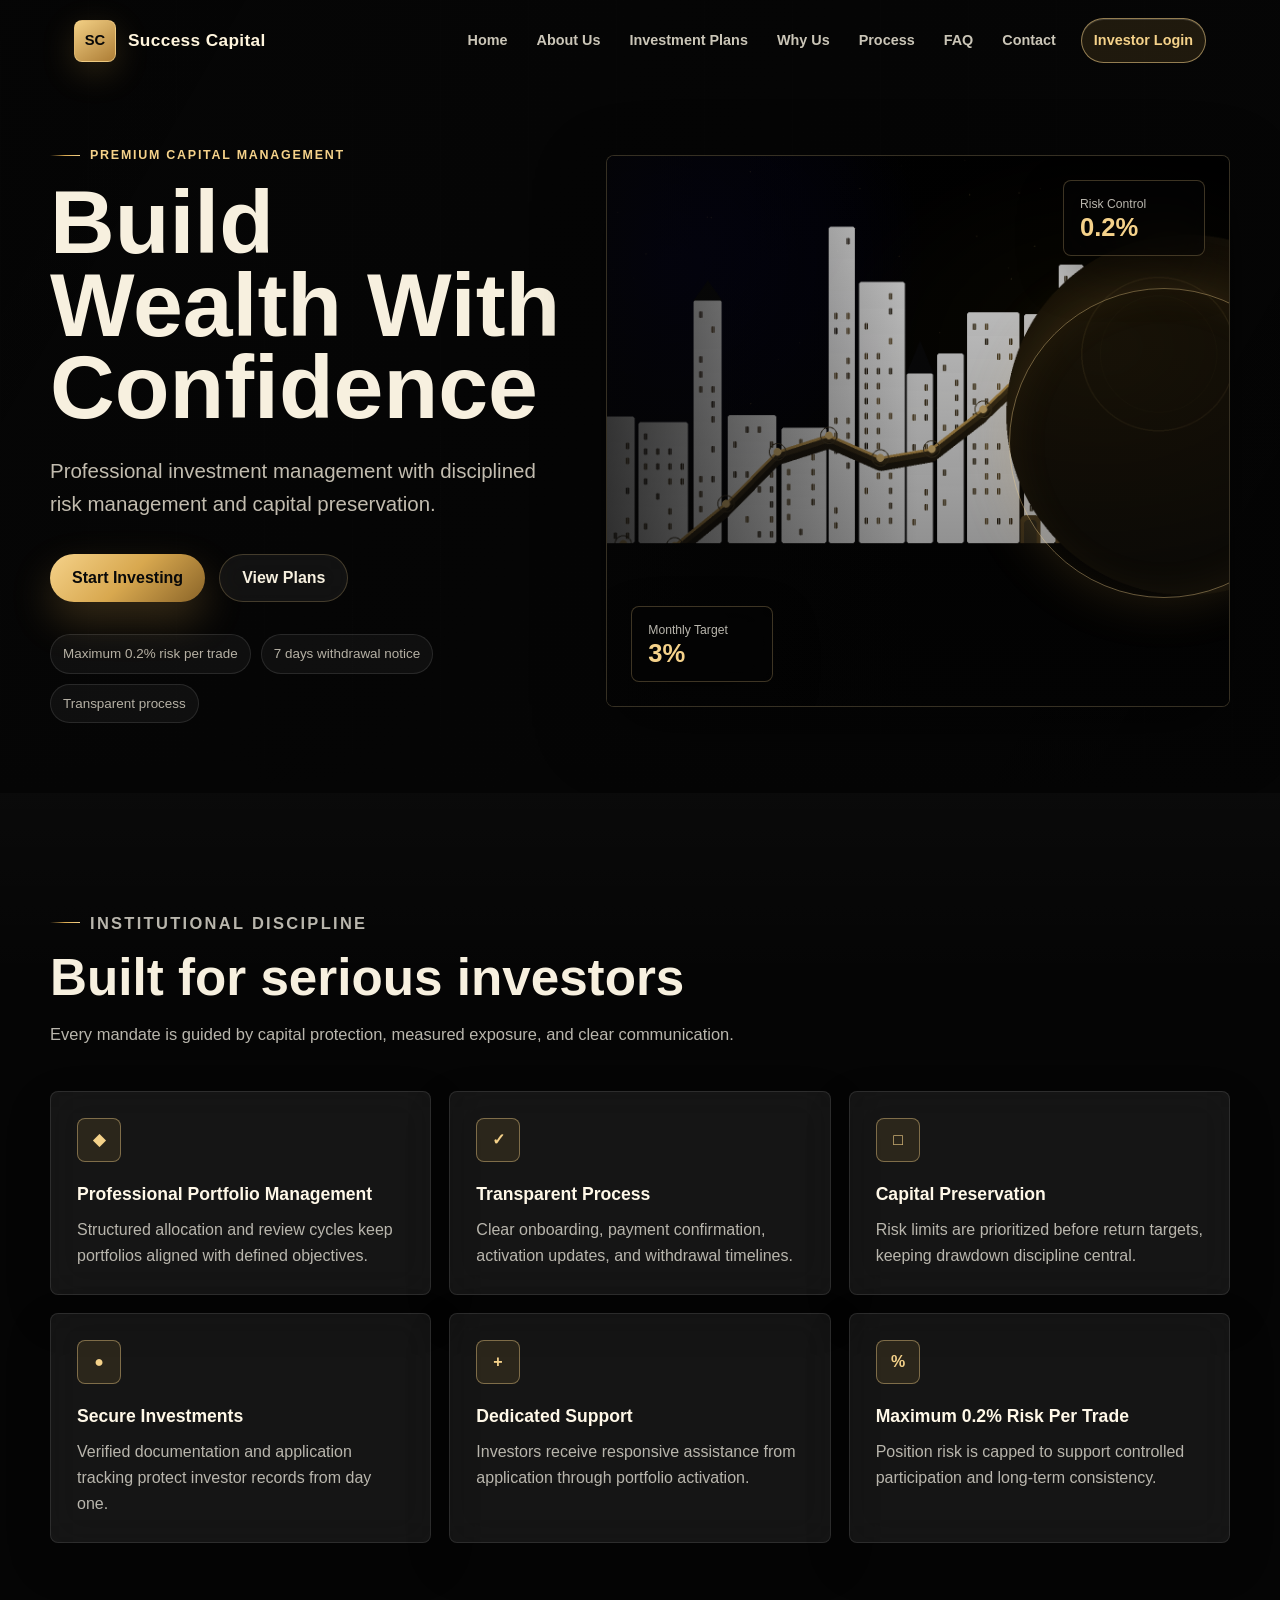
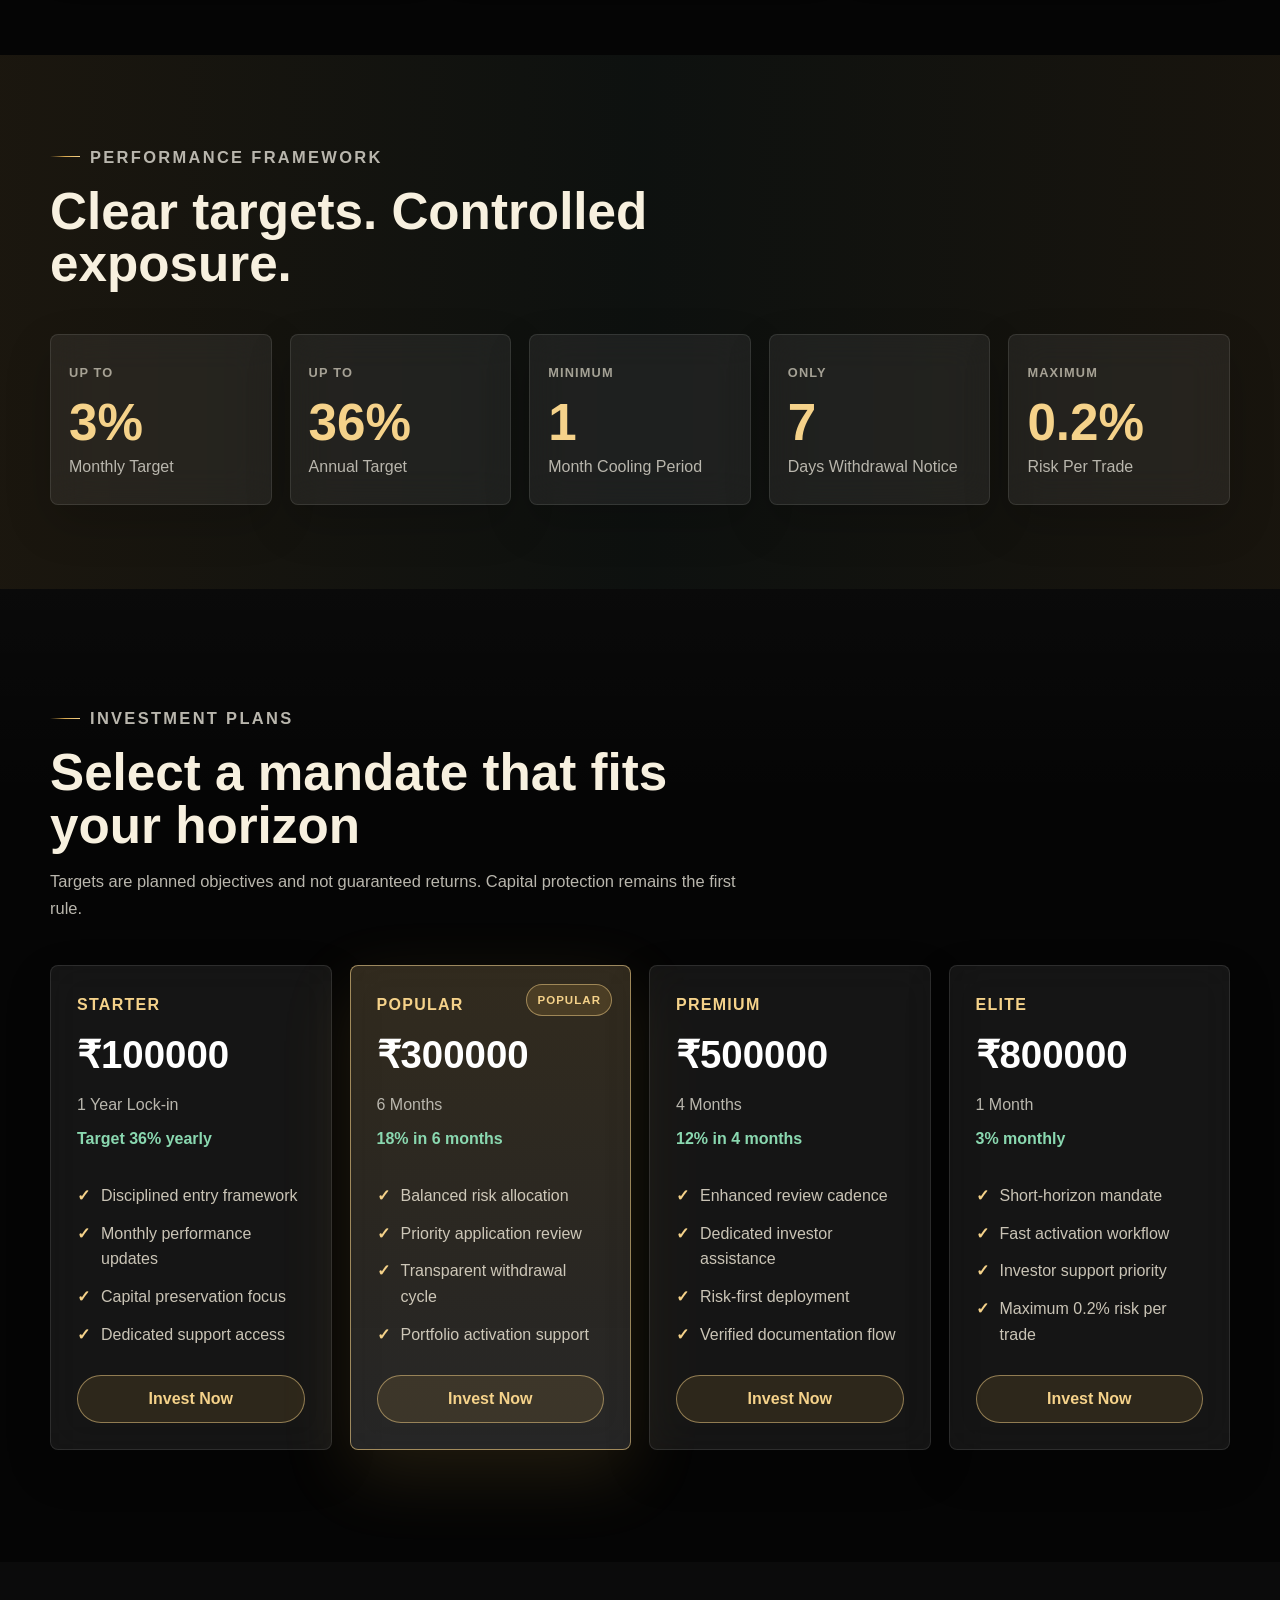
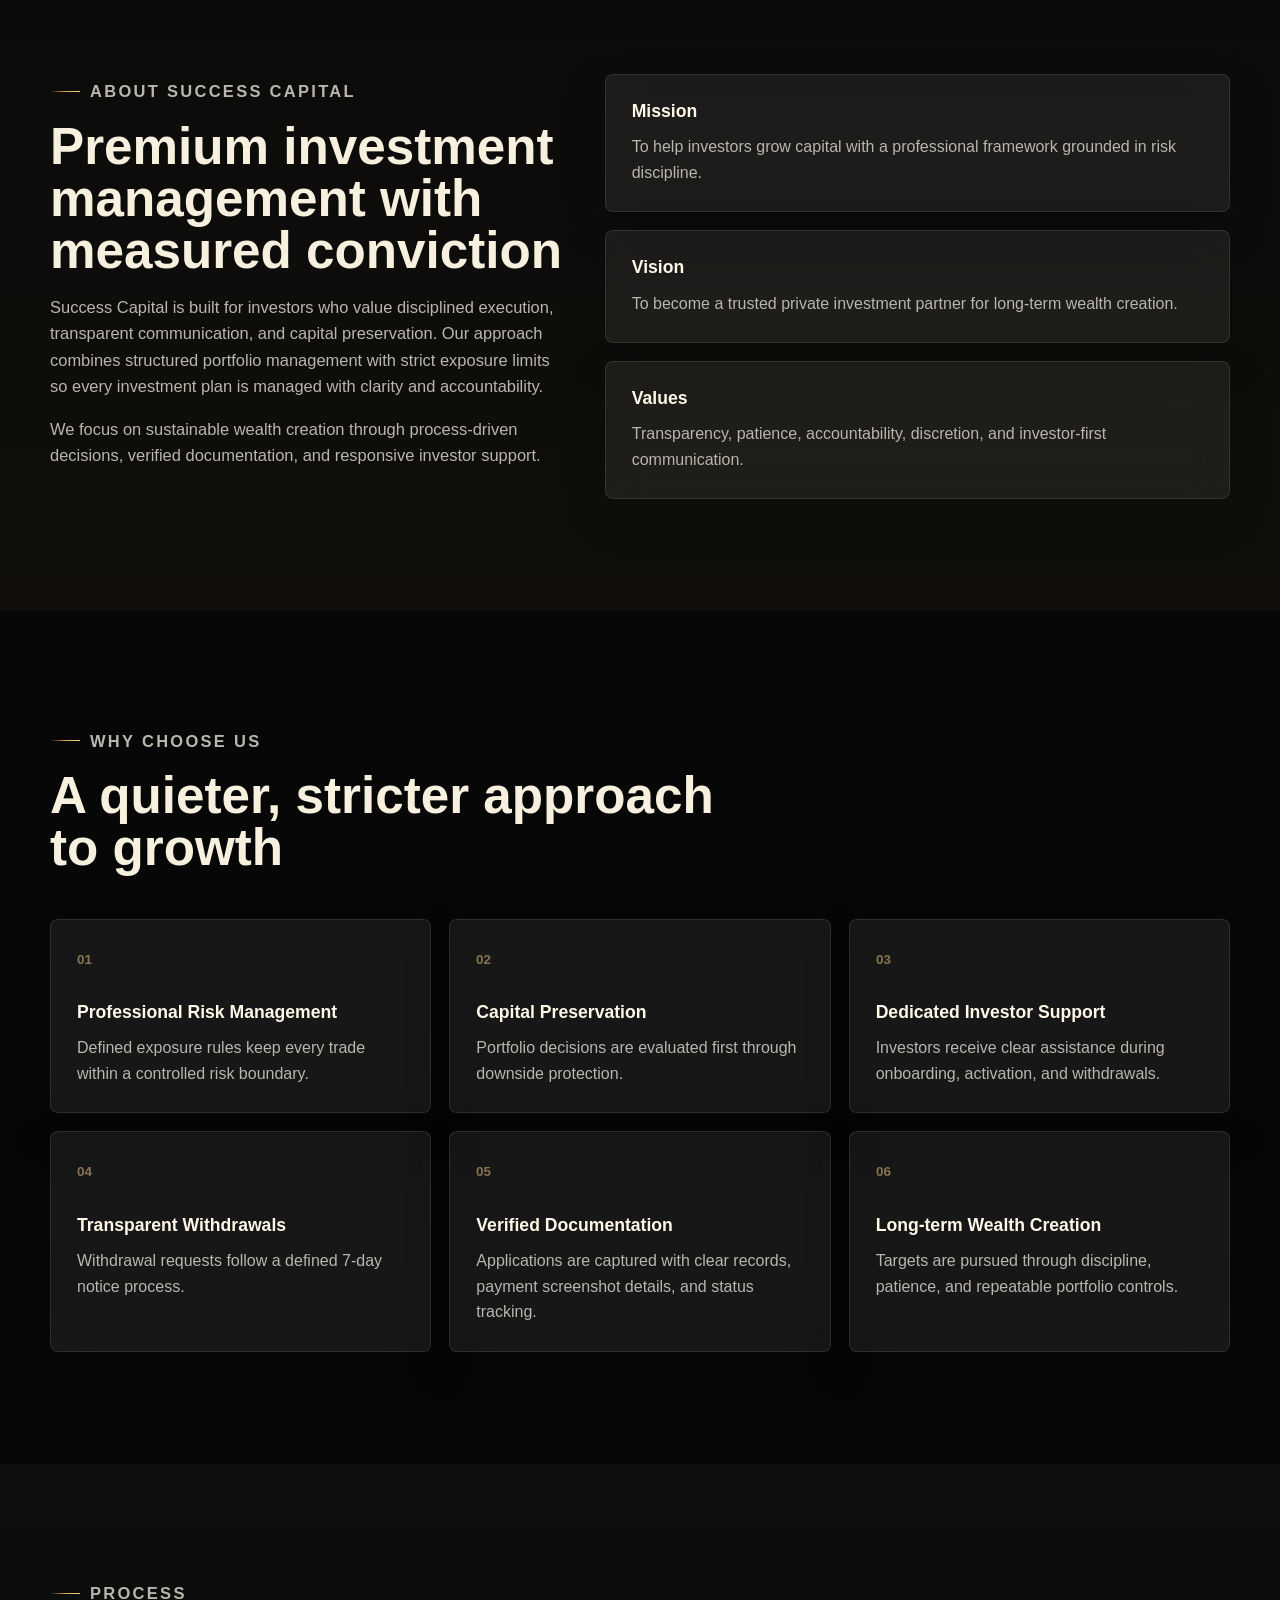
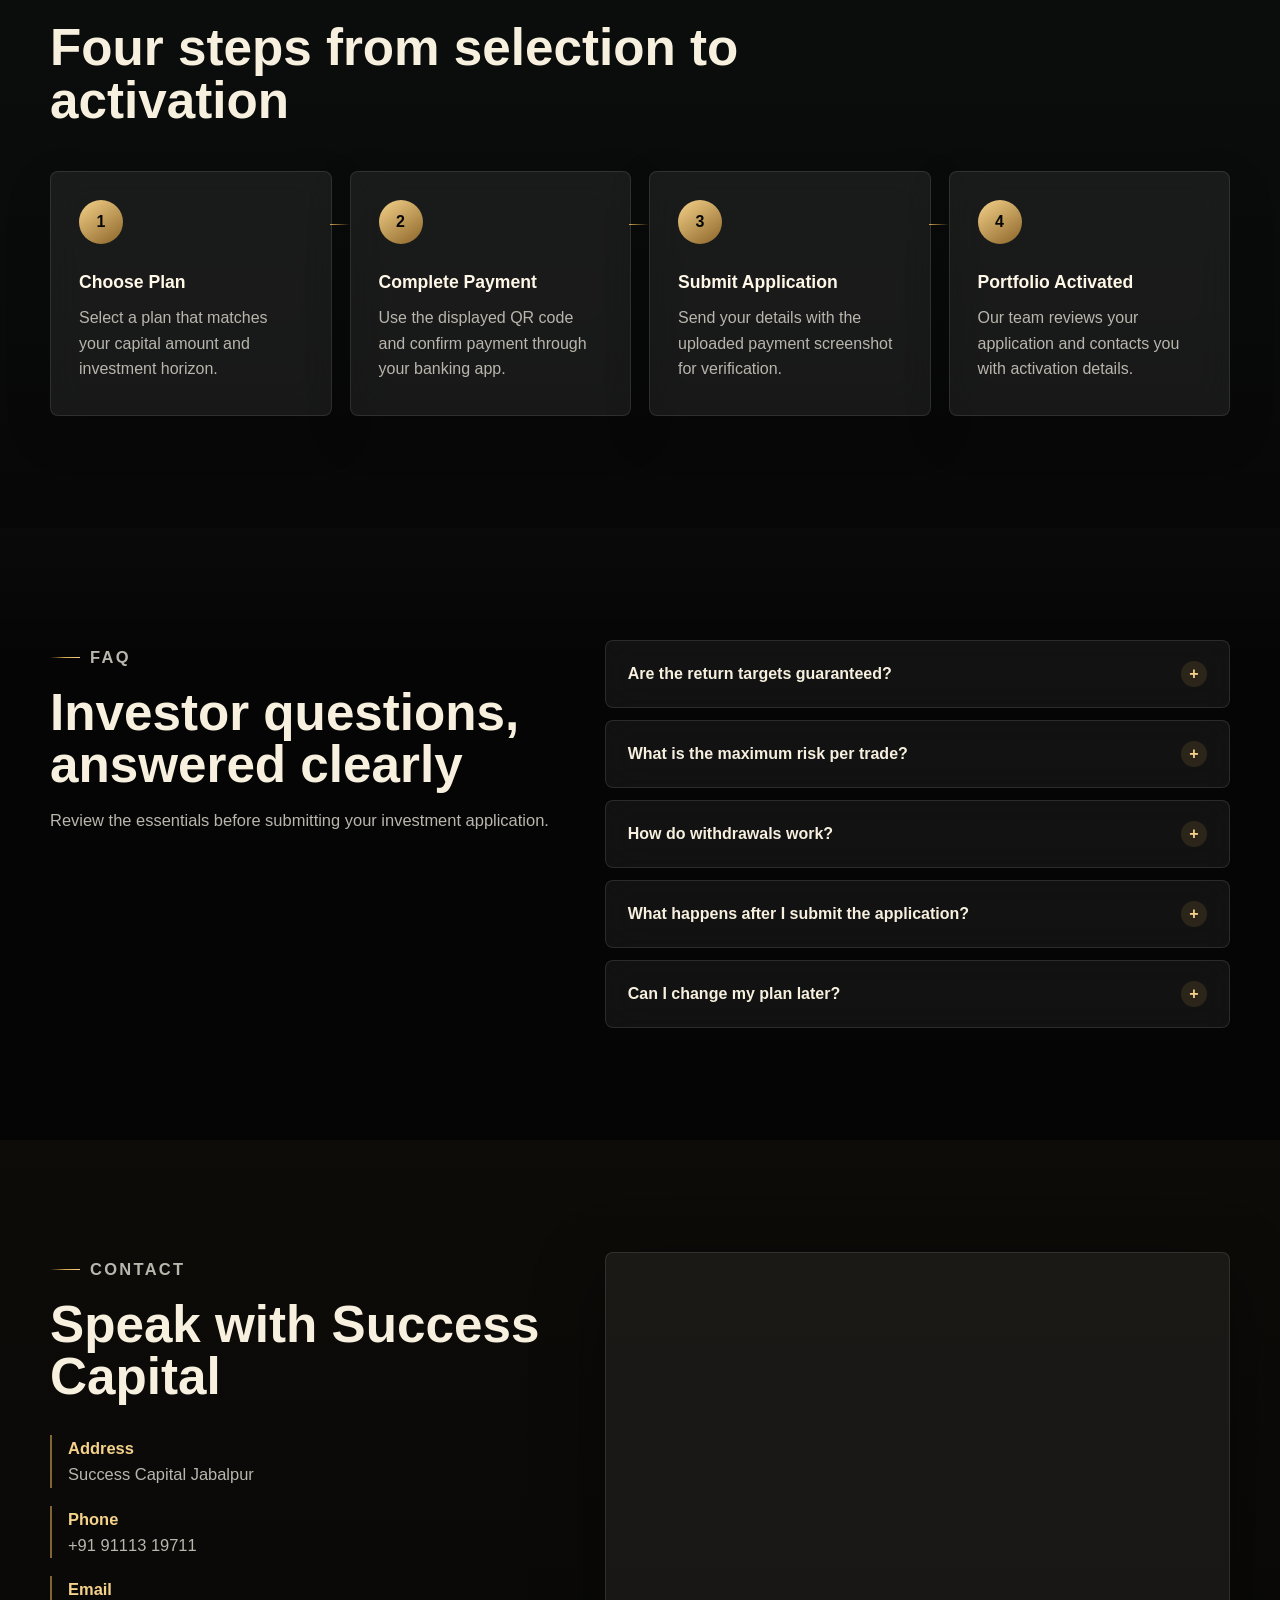
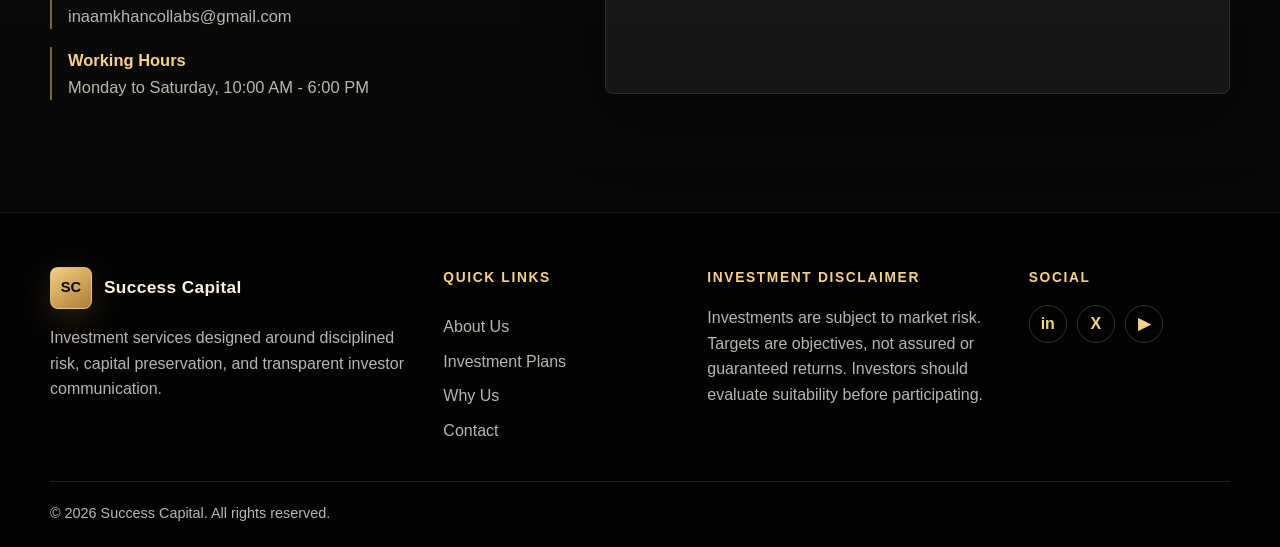
==== commit a13e92b6: "Updated website" ====
--- a/outputs/Success Capital/index.html
+++ b/outputs/Success Capital/index.html
@@ -399,8 +399,8 @@
           <h2 id="contact-title">Speak with Success Capital</h2>
           <div class="contact-list">
             <p><span>Address</span> Success Capital Jabalpur</p>
-            <p><span>Phone</span> +91 62626 69715</p>
-            <p><span>Email</span> investors@successcapital.in</p>
+            <p><span>Phone</span> +91 91113 19711</p>
+            <p><span>Email</span> inaamkhancollabs@gmail.com</p>
             <p><span>Working Hours</span> Monday to Saturday, 10:00 AM - 6:00 PM</p>
           </div>
         </div>
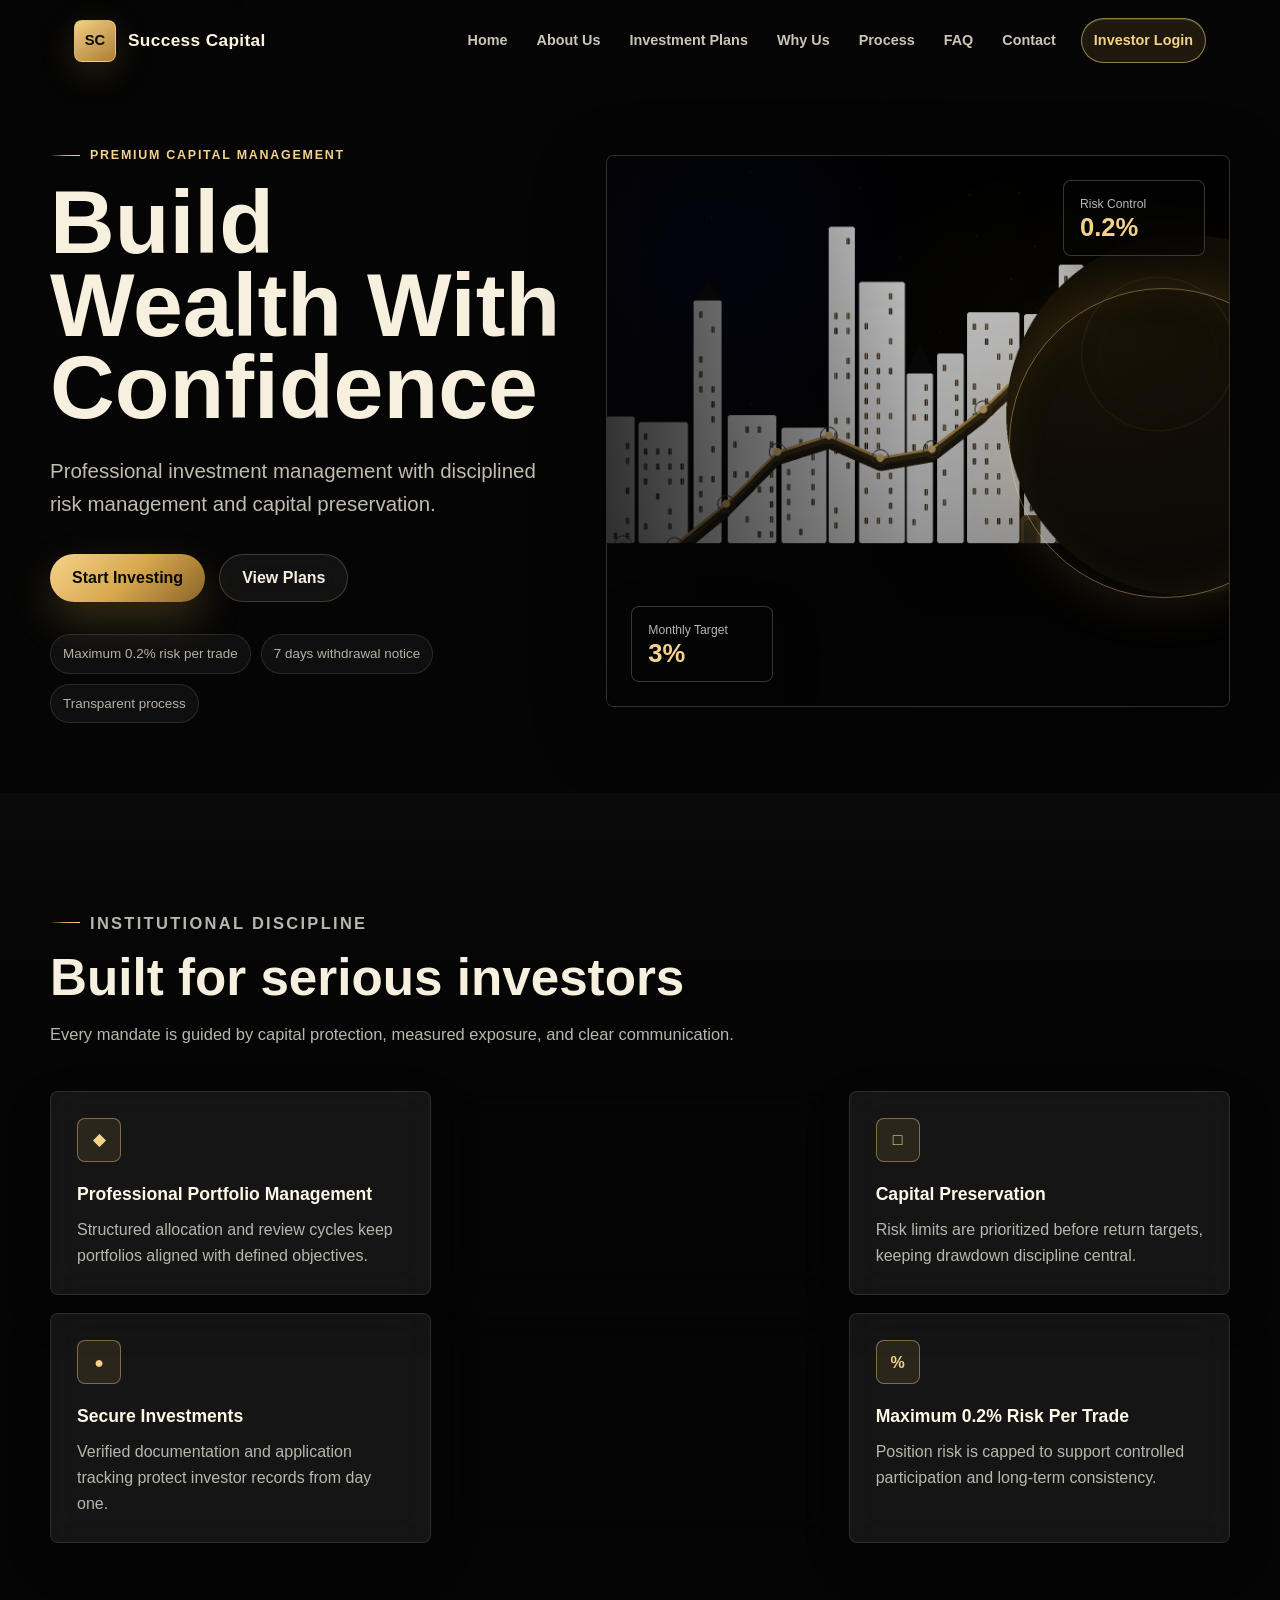
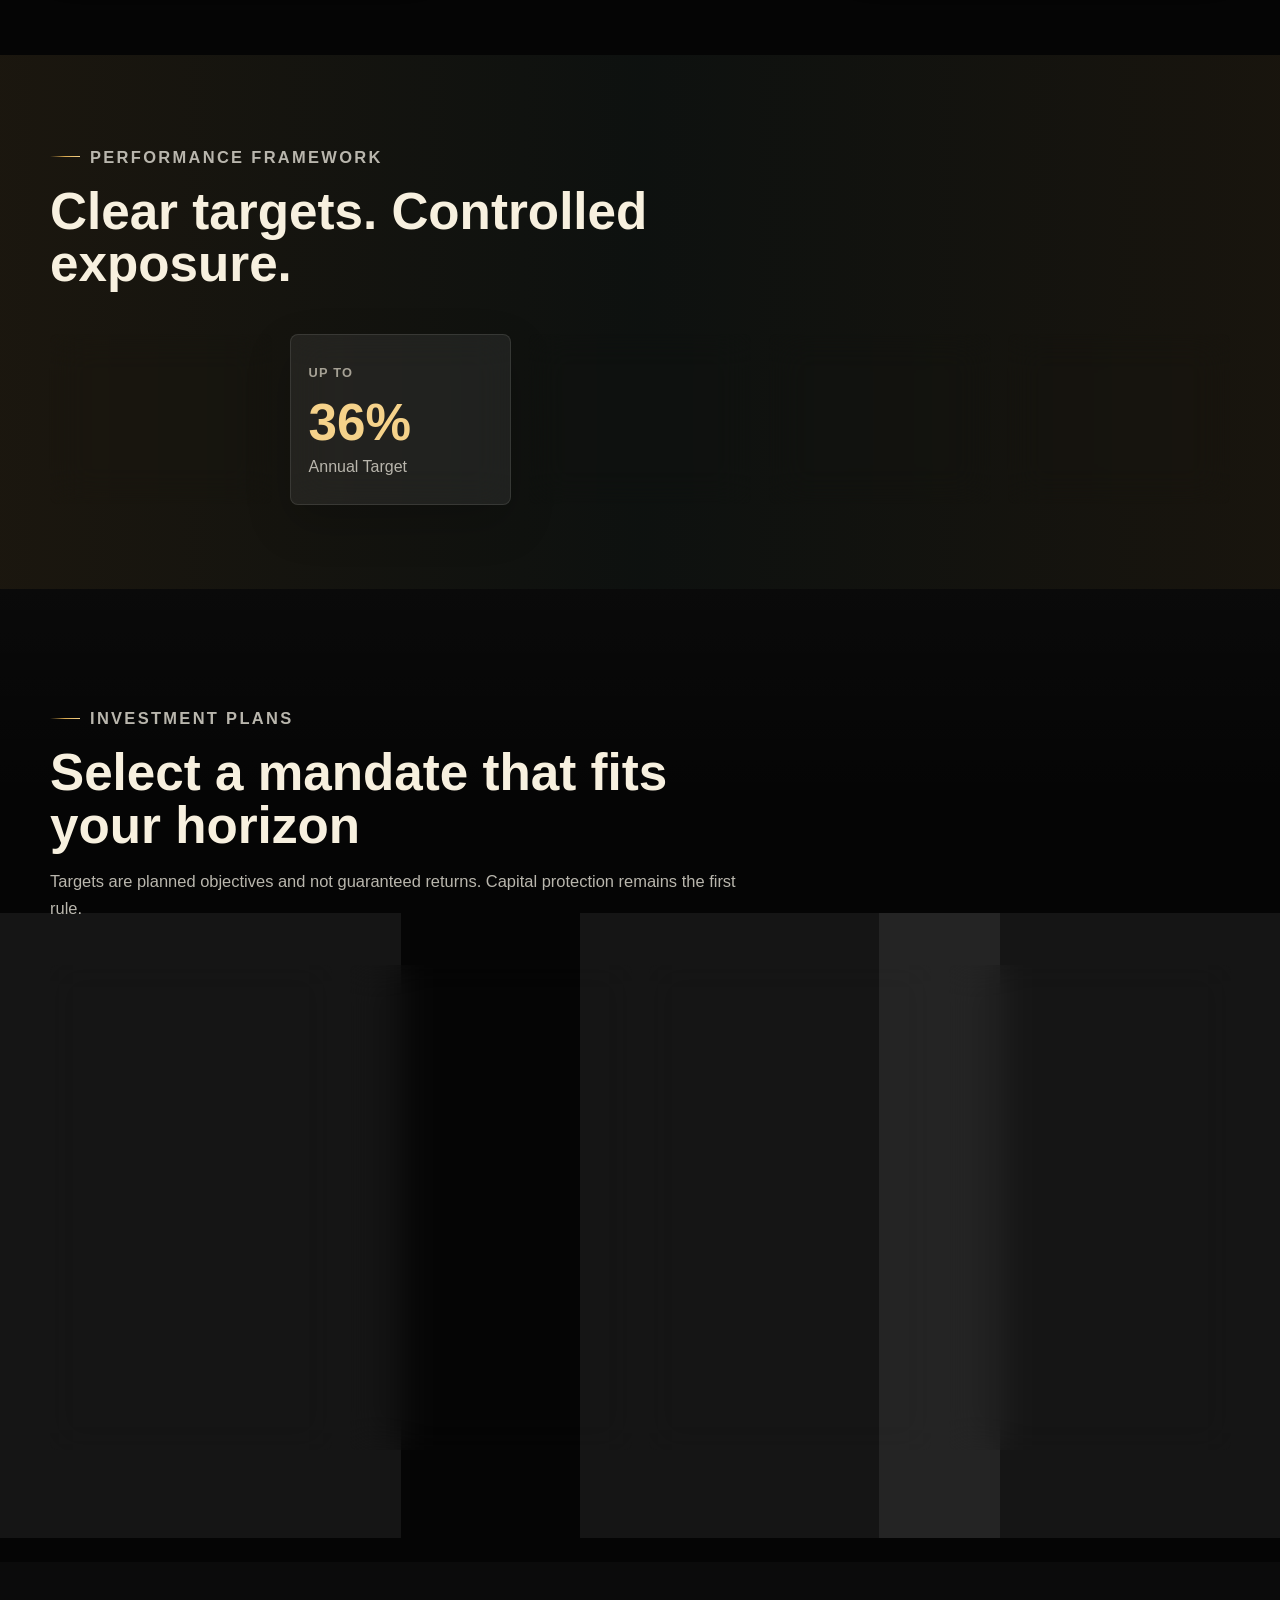
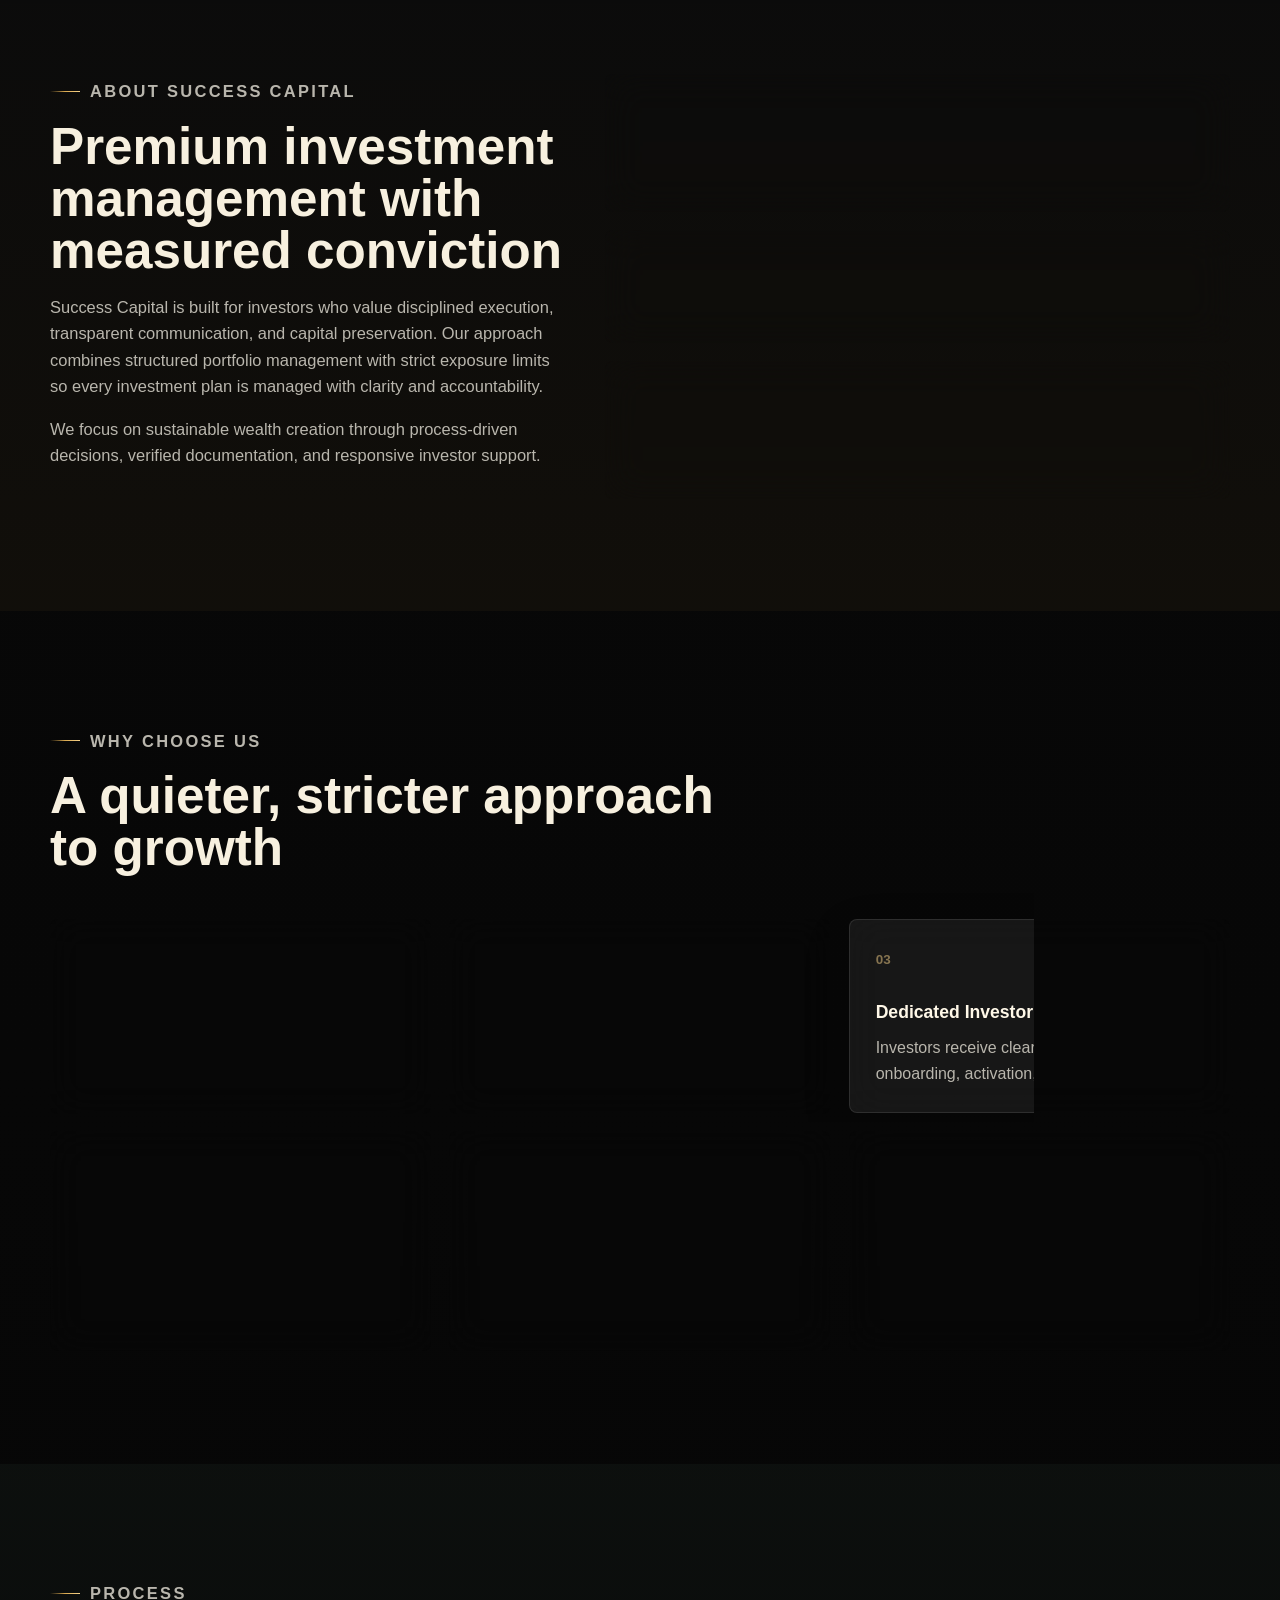
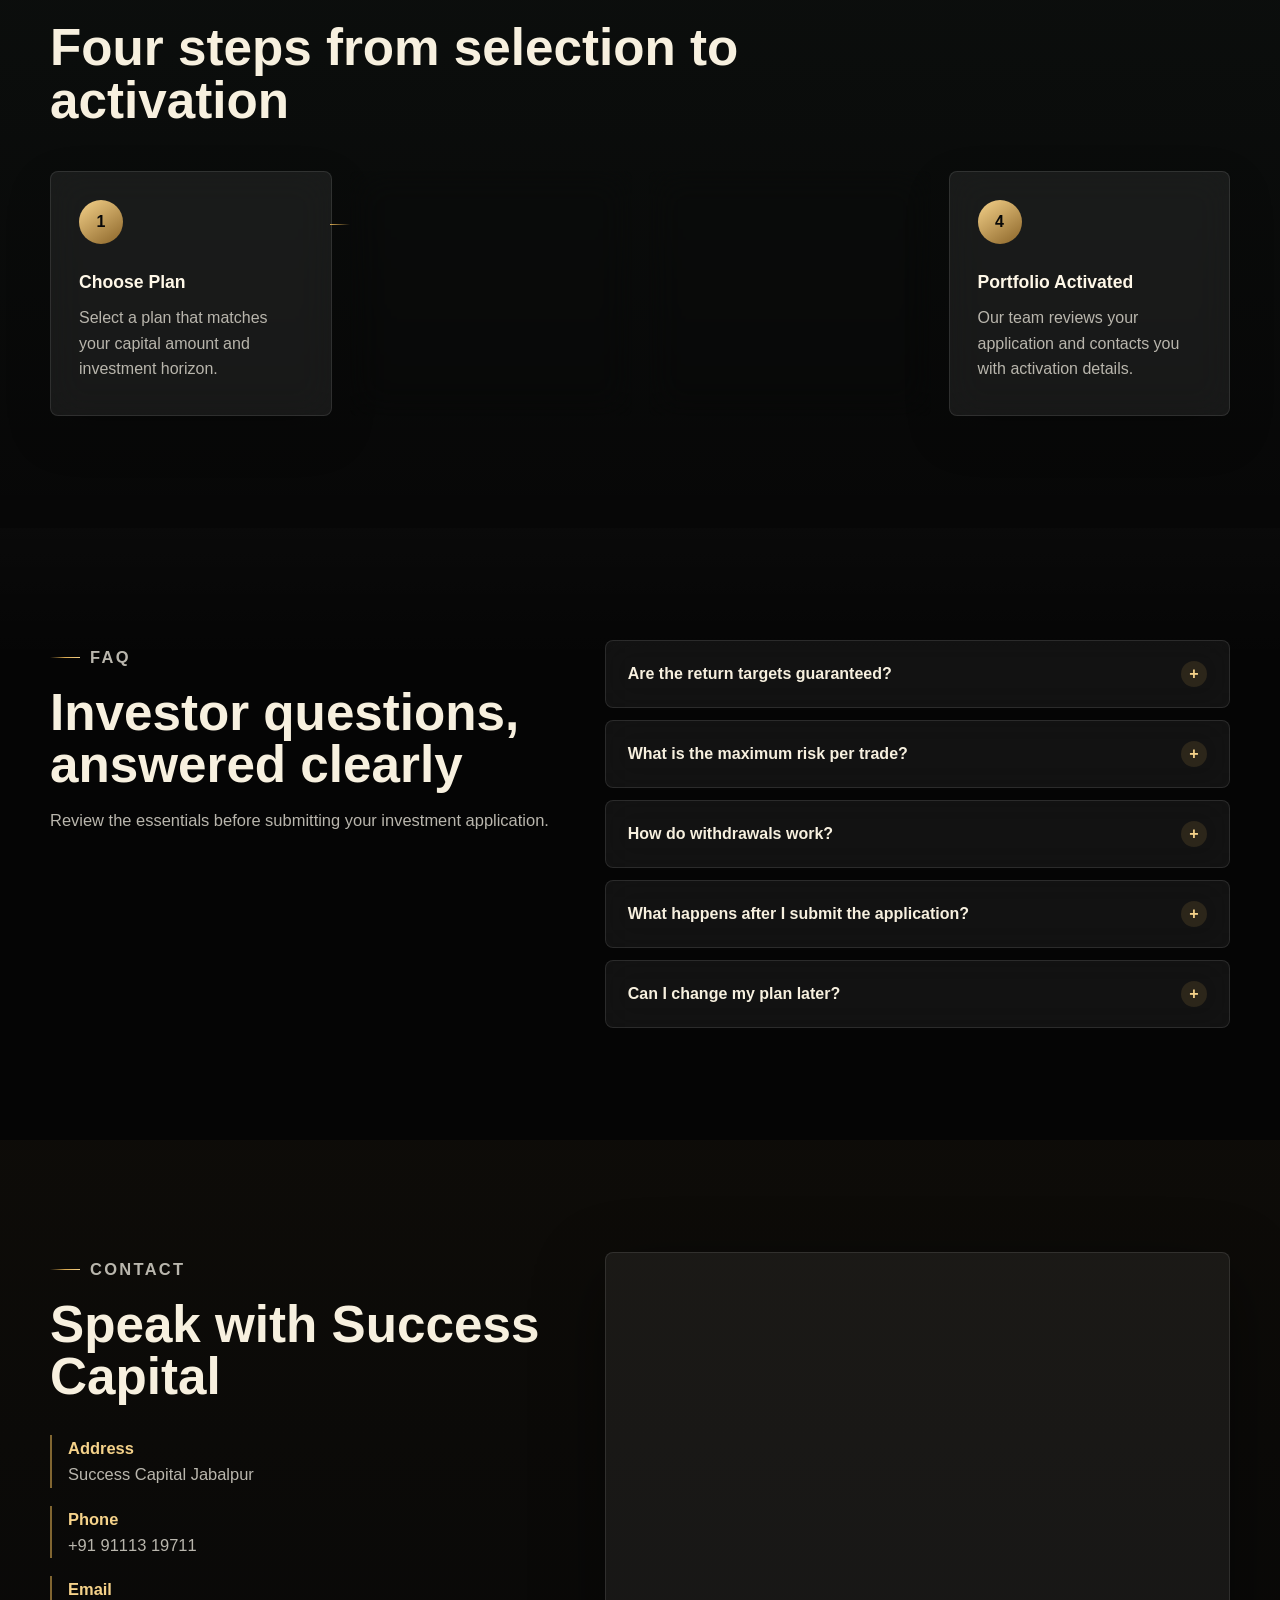
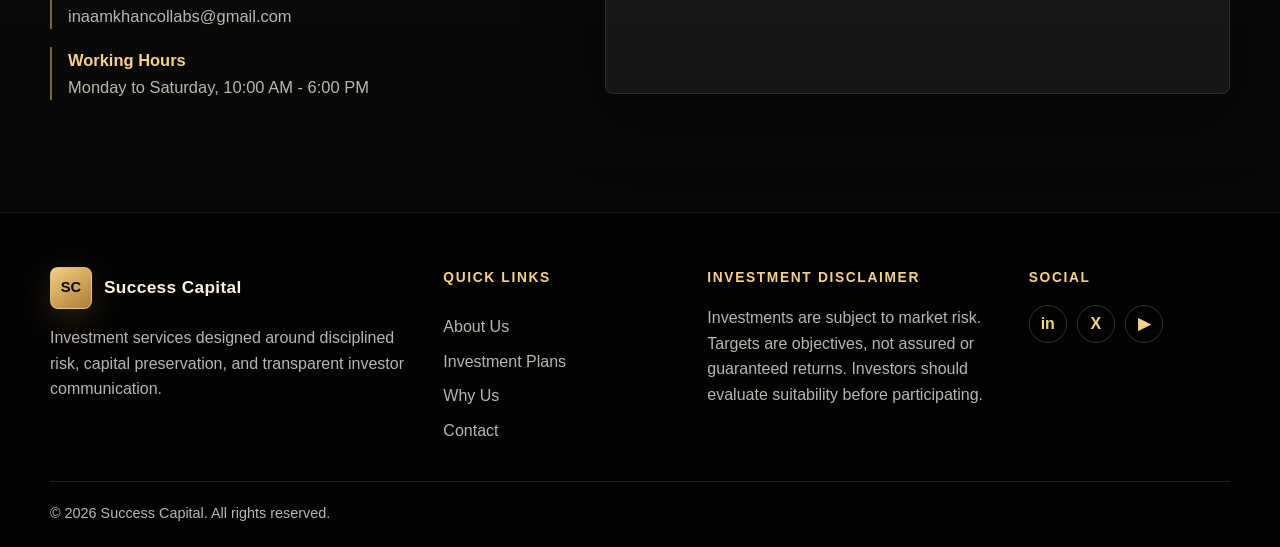
==== commit b44fb8b8: "Updated website" ====
--- a/outputs/Success Capital/index.html
+++ b/outputs/Success Capital/index.html
@@ -454,12 +454,7 @@
           <p class="eyebrow">Investor application</p>
           <h2 id="investment-modal-title">Start your Success Capital plan</h2>
           <p>Submit your details with payment confirmation. Applications are recorded with Pending status for team review.</p>
-          <div class="payment-box">
-            <p class="payment-title">Scan QR Code</p>
-            <img src="images/qr.png" alt="Success Capital QR code for payment" width="840" height="840" loading="lazy">
-            <p class="upi-label">UPI ID</p>
-            <strong>Success Capital</strong>
-          </div>
+          
         </div>
 
         <form class="application-form" id="investment-form" novalidate>
